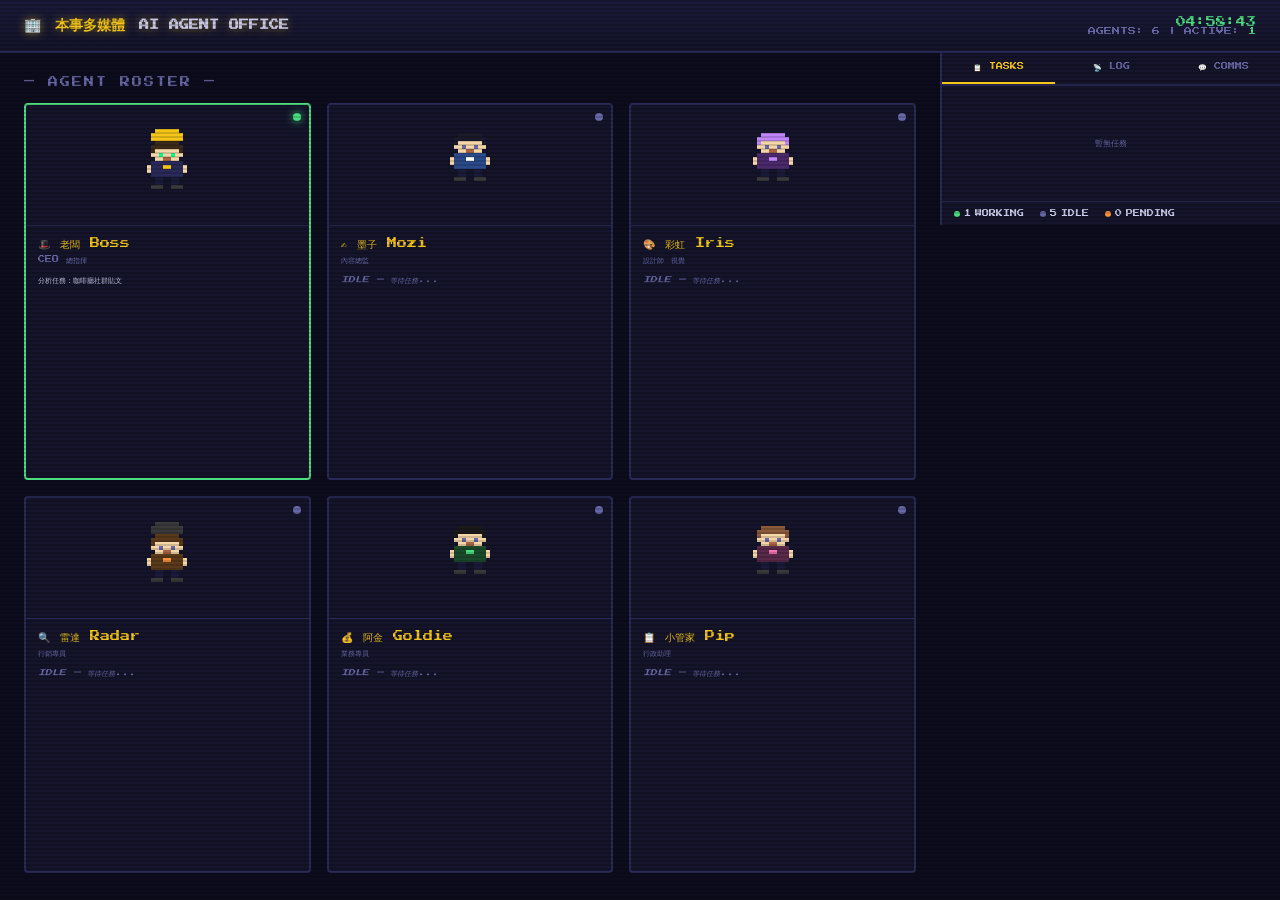
==== dashboard/index.html @ 636c945d "feat: AI Agent Office dashboard — pixel art style" ====
<!DOCTYPE html>
<html lang="zh-TW">
<head>
<meta charset="UTF-8">
<meta name="viewport" content="width=device-width, initial-scale=1.0">
<title>本事多媒體 — AI Agent Office</title>
<style>
@import url('https://fonts.googleapis.com/css2?family=Press+Start+2P&display=swap');

:root {
  --bg: #0c0c1d;
  --panel: #14142a;
  --border: #2a2a5a;
  --text: #c8c8e8;
  --dim: #6868a8;
  --accent: #f5c518;
  --green: #4ade80;
  --red: #f87171;
  --blue: #60a5fa;
  --purple: #c084fc;
  --orange: #fb923c;
  --pink: #f472b6;
}

* { margin: 0; padding: 0; box-sizing: border-box; }

body {
  background: var(--bg);
  color: var(--text);
  font-family: 'Press Start 2P', monospace;
  min-height: 100vh;
  overflow-x: hidden;
}

/* Scanline overlay */
body::after {
  content: '';
  position: fixed; top: 0; left: 0; right: 0; bottom: 0;
  background: repeating-linear-gradient(
    0deg,
    transparent,
    transparent 2px,
    rgba(0,0,0,0.15) 2px,
    rgba(0,0,0,0.15) 4px
  );
  pointer-events: none;
  z-index: 1000;
}

/* Header */
.header {
  background: linear-gradient(180deg, #1a1a3a 0%, var(--panel) 100%);
  border-bottom: 2px solid var(--border);
  padding: 16px 24px;
  display: flex; justify-content: space-between; align-items: center;
}
.header h1 {
  font-size: 14px;
  color: var(--accent);
  text-shadow: 0 0 10px rgba(245,197,24,0.5);
}
.header h1 span { color: var(--text); font-size: 10px; }
.header-right { font-size: 8px; color: var(--dim); text-align: right; }
.header-right .time { color: var(--green); font-size: 10px; }

/* Layout */
.main {
  display: grid;
  grid-template-columns: 1fr 340px;
  grid-template-rows: auto 1fr;
  height: calc(100vh - 56px);
  gap: 0;
}

/* Agent Grid */
.agents-area {
  grid-row: 1 / 3;
  padding: 24px;
  display: flex; flex-direction: column;
}

.agents-title {
  font-size: 10px;
  color: var(--dim);
  margin-bottom: 16px;
  letter-spacing: 2px;
}

.agents-grid {
  display: grid;
  grid-template-columns: repeat(3, 1fr);
  gap: 16px;
  flex: 1;
}

/* Agent Card */
.agent-card {
  background: var(--panel);
  border: 2px solid var(--border);
  border-radius: 4px;
  position: relative;
  cursor: pointer;
  transition: all 0.3s;
  overflow: hidden;
}
.agent-card:hover {
  border-color: var(--accent);
  transform: translateY(-2px);
  box-shadow: 0 4px 20px rgba(245,197,24,0.2);
}
.agent-card.working { border-color: var(--green); }
.agent-card.working .status-dot { background: var(--green); box-shadow: 0 0 8px var(--green); }

.status-dot {
  position: absolute; top: 8px; right: 8px;
  width: 8px; height: 8px;
  border-radius: 50%;
  background: var(--dim);
  transition: all 0.3s;
}
.status-dot.working {
  background: var(--green);
  box-shadow: 0 0 8px var(--green);
  animation: pulse 2s infinite;
}

@keyframes pulse {
  0%, 100% { opacity: 1; }
  50% { opacity: 0.5; }
}

/* Pixel Art Character */
.pixel-art {
  height: 120px;
  display: flex;
  align-items: center;
  justify-content: center;
  position: relative;
  image-rendering: pixelated;
}

.pixel-char {
  width: 64px; height: 80px;
  position: relative;
  image-rendering: pixelated;
}

/* Agent Info */
.agent-info {
  padding: 12px;
  border-top: 1px solid var(--border);
}
.agent-name {
  font-size: 10px;
  color: var(--accent);
  margin-bottom: 4px;
}
.agent-role {
  font-size: 7px;
  color: var(--dim);
  margin-bottom: 8px;
}
.agent-task {
  font-size: 7px;
  color: var(--text);
  line-height: 1.6;
  min-height: 24px;
}
.agent-task.idle { color: var(--dim); font-style: italic; }

/* Tooltip */
.agent-tooltip {
  display: none;
  position: absolute;
  bottom: 100%; left: 50%;
  transform: translateX(-50%);
  background: #1a1a3a;
  border: 1px solid var(--accent);
  padding: 10px;
  border-radius: 4px;
  width: 220px;
  z-index: 100;
  font-size: 7px;
  line-height: 1.8;
  box-shadow: 0 4px 20px rgba(0,0,0,0.5);
}
.agent-card:hover .agent-tooltip { display: block; }
.tooltip-title { color: var(--accent); margin-bottom: 6px; font-size: 8px; }
.tooltip-row { display: flex; justify-content: space-between; }
.tooltip-label { color: var(--dim); }
.tooltip-value { color: var(--text); }

/* Side Panel */
.side-panel {
  background: var(--panel);
  border-left: 2px solid var(--border);
  display: flex; flex-direction: column;
  overflow: hidden;
}

.panel-tabs {
  display: flex;
  border-bottom: 2px solid var(--border);
}
.panel-tab {
  flex: 1;
  padding: 10px;
  font-size: 7px;
  text-align: center;
  color: var(--dim);
  cursor: pointer;
  border-bottom: 2px solid transparent;
  transition: all 0.2s;
}
.panel-tab:hover { color: var(--text); }
.panel-tab.active {
  color: var(--accent);
  border-bottom-color: var(--accent);
}

.panel-content {
  flex: 1;
  overflow-y: auto;
  padding: 12px;
}
.panel-content::-webkit-scrollbar { width: 4px; }
.panel-content::-webkit-scrollbar-track { background: var(--bg); }
.panel-content::-webkit-scrollbar-thumb { background: var(--border); }

/* Task Items */
.task-item {
  background: var(--bg);
  border: 1px solid var(--border);
  border-radius: 4px;
  padding: 10px;
  margin-bottom: 8px;
  font-size: 7px;
  line-height: 1.8;
}
.task-item .task-header {
  display: flex; justify-content: space-between; align-items: center;
  margin-bottom: 6px;
}
.task-status {
  padding: 2px 6px;
  border-radius: 2px;
  font-size: 6px;
}
.task-status.active { background: rgba(74,222,128,0.2); color: var(--green); }
.task-status.pending { background: rgba(251,146,60,0.2); color: var(--orange); }
.task-status.done { background: rgba(96,165,250,0.2); color: var(--blue); }

/* Log Items */
.log-item {
  padding: 8px 0;
  border-bottom: 1px solid rgba(42,42,90,0.5);
  font-size: 7px;
  line-height: 1.6;
}
.log-time { color: var(--dim); margin-right: 8px; }
.log-from { color: var(--orange); }
.log-to { color: var(--blue); }
.log-arrow { color: var(--dim); margin: 0 4px; }
.log-msg { color: var(--text); }

/* Stats Bar */
.stats-bar {
  display: flex;
  padding: 8px 12px;
  border-top: 1px solid var(--border);
  gap: 16px;
  font-size: 7px;
}
.stat { display: flex; align-items: center; gap: 4px; }
.stat-dot { width: 6px; height: 6px; border-radius: 50%; }

/* Mail animation */
.mail {
  position: fixed;
  font-size: 16px;
  z-index: 500;
  animation: flyMail 2s ease-in-out forwards;
  pointer-events: none;
}
@keyframes flyMail {
  0% { opacity: 0; transform: scale(0.5) translateY(20px); }
  20% { opacity: 1; transform: scale(1); }
  80% { opacity: 1; }
  100% { opacity: 0; transform: scale(0.5) translateY(-20px); }
}

/* Canvas for pixel characters */
canvas.pixel-canvas {
  image-rendering: pixelated;
  width: 64px; height: 80px;
}
</style>
</head>
<body>

<div class="header">
  <h1>🏢 本事多媒體 <span>AI AGENT OFFICE</span></h1>
  <div class="header-right">
    <div class="time" id="clock">--:--:--</div>
    <div>AGENTS: <span id="agentCount">6</span> | ACTIVE: <span id="activeCount" style="color:var(--green)">0</span></div>
  </div>
</div>

<div class="main">
  <div class="agents-area">
    <div class="agents-title">— AGENT ROSTER —</div>
    <div class="agents-grid" id="agentsGrid"></div>
  </div>

  <div class="side-panel">
    <div class="panel-tabs">
      <div class="panel-tab active" data-tab="tasks">📋 TASKS</div>
      <div class="panel-tab" data-tab="log">📡 LOG</div>
      <div class="panel-tab" data-tab="comms">💬 COMMS</div>
    </div>
    <div class="panel-content" id="panelContent"></div>
    <div class="stats-bar">
      <div class="stat"><div class="stat-dot" style="background:var(--green)"></div> <span id="statWorking">0</span> WORKING</div>
      <div class="stat"><div class="stat-dot" style="background:var(--dim)"></div> <span id="statIdle">6</span> IDLE</div>
      <div class="stat"><div class="stat-dot" style="background:var(--orange)"></div> <span id="statPending">0</span> PENDING</div>
    </div>
  </div>
</div>

<script>
// ── Agent Data ──
const AGENTS = [
  { id: 'boss', name: '老闆 Boss', role: 'CEO 總指揮', color: '#f5c518', emoji: '🎩',
    sprite: { skin: '#f5d6a8', hair: '#3a2a1a', hat: '#f5c518', body: '#2a2a5a', acc: '#f5c518' }},
  { id: 'mozi', name: '墨子 Mozi', role: '內容總監', color: '#60a5fa', emoji: '✍️',
    sprite: { skin: '#f5d6a8', hair: '#1a1a2a', hat: null, body: '#2a4a8a', acc: '#ffffff' }},
  { id: 'iris', name: '彩虹 Iris', role: '設計師 視覺', color: '#c084fc', emoji: '🎨',
    sprite: { skin: '#f5d6a8', hair: '#c084fc', hat: null, body: '#4a2a6a', acc: '#c084fc' }},
  { id: 'radar', name: '雷達 Radar', role: '行銷專員', color: '#fb923c', emoji: '🔍',
    sprite: { skin: '#f5d6a8', hair: '#5a3a1a', hat: '#3a3a3a', body: '#5a3a1a', acc: '#fb923c' }},
  { id: 'goldie', name: '阿金 Goldie', role: '業務專員', color: '#4ade80', emoji: '💰',
    sprite: { skin: '#f5d6a8', hair: '#1a1a1a', hat: null, body: '#1a4a2a', acc: '#4ade80' }},
  { id: 'pip', name: '小管家 Pip', role: '行政助理', color: '#f472b6', emoji: '📋',
    sprite: { skin: '#f5d6a8', hair: '#8a5a3a', hat: null, body: '#5a2a4a', acc: '#f472b6' }},
];

// ── State ──
let agentStates = {};
let tasks = [];
let logs = [];
let comms = [];
let activeTab = 'tasks';

// ── Pixel Art Renderer ──
function drawPixelChar(canvas, sprite, isWorking) {
  const ctx = canvas.getContext('2d');
  const w = 16, h = 20;
  canvas.width = w; canvas.height = h;
  ctx.clearRect(0, 0, w, h);

  const s = sprite;
  const c = (x, y, color) => { ctx.fillStyle = color; ctx.fillRect(x, y, 1, 1); };

  // Hat (if any)
  if (s.hat) {
    for (let x = 5; x <= 10; x++) c(x, 1, s.hat);
    for (let x = 4; x <= 11; x++) c(x, 2, s.hat);
    for (let x = 4; x <= 11; x++) c(x, 3, s.hat);
  }

  // Hair
  for (let x = 5; x <= 10; x++) c(x, s.hat ? 4 : 2, s.hair);
  for (let x = 4; x <= 11; x++) c(x, s.hat ? 5 : 3, s.hair);
  c(4, s.hat ? 6 : 4, s.hair); c(11, s.hat ? 6 : 4, s.hair);

  // Face
  const fy = s.hat ? 6 : 4;
  for (let x = 5; x <= 10; x++) {
    c(x, fy, s.skin);
    c(x, fy + 1, s.skin);
    c(x, fy + 2, s.skin);
  }
  c(4, fy + 1, s.skin); c(11, fy + 1, s.skin);

  // Eyes
  const ey = fy + 1;
  const eyeColor = isWorking ? '#ffffff' : '#6868a8';
  c(6, ey, eyeColor); c(9, ey, eyeColor);
  if (isWorking) { c(6, ey, '#00ff88'); c(9, ey, '#00ff88'); }

  // Mouth
  c(7, fy + 2, '#aa6644'); c(8, fy + 2, '#aa6644');

  // Body
  const by = fy + 3;
  for (let x = 4; x <= 11; x++) {
    c(x, by, s.body);
    c(x, by + 1, s.body);
    c(x, by + 2, s.body);
    c(x, by + 3, s.body);
  }

  // Accessory on body
  c(7, by + 1, s.acc); c(8, by + 1, s.acc);

  // Arms
  c(3, by + 1, s.skin); c(12, by + 1, s.skin);
  c(3, by + 2, s.skin); c(12, by + 2, s.skin);

  // Legs
  for (let y = by + 4; y <= by + 5; y++) {
    c(5, y, '#1a1a3a'); c(6, y, '#1a1a3a');
    c(9, y, '#1a1a3a'); c(10, y, '#1a1a3a');
  }

  // Shoes
  c(4, by + 6, '#3a3a3a'); c(5, by + 6, '#3a3a3a'); c(6, by + 6, '#3a3a3a');
  c(9, by + 6, '#3a3a3a'); c(10, by + 6, '#3a3a3a'); c(11, by + 6, '#3a3a3a');
}

// ── Build UI ──
function buildAgents() {
  const grid = document.getElementById('agentsGrid');
  grid.innerHTML = '';

  AGENTS.forEach(agent => {
    const state = agentStates[agent.id] || { status: 'idle', task: null, tasksDone: 0 };
    const isWorking = state.status === 'working';

    const card = document.createElement('div');
    card.className = `agent-card ${isWorking ? 'working' : ''}`;
    card.id = `card-${agent.id}`;

    card.innerHTML = `
      <div class="status-dot ${isWorking ? 'working' : ''}"></div>
      <div class="pixel-art">
        <canvas class="pixel-canvas" id="canvas-${agent.id}"></canvas>
      </div>
      <div class="agent-info">
        <div class="agent-name">${agent.emoji} ${agent.name}</div>
        <div class="agent-role">${agent.role}</div>
        <div class="agent-task ${isWorking ? '' : 'idle'}">
          ${isWorking ? state.task : 'IDLE — 等待任務...'}
        </div>
      </div>
      <div class="agent-tooltip">
        <div class="tooltip-title">${agent.name}</div>
        <div class="tooltip-row"><span class="tooltip-label">狀態</span><span class="tooltip-value">${isWorking ? '🟢 工作中' : '⚪ 閒置'}</span></div>
        <div class="tooltip-row"><span class="tooltip-label">任務</span><span class="tooltip-value">${state.task || '無'}</span></div>
        <div class="tooltip-row"><span class="tooltip-label">已完成</span><span class="tooltip-value">${state.tasksDone} 件</span></div>
        <div class="tooltip-row"><span class="tooltip-label">效率</span><span class="tooltip-value">${isWorking ? '100%' : '—'}</span></div>
      </div>
    `;

    grid.appendChild(card);

    // Draw pixel art
    setTimeout(() => {
      const canvas = document.getElementById(`canvas-${agent.id}`);
      if (canvas) drawPixelChar(canvas, agent.sprite, isWorking);
    }, 50);
  });

  updateStats();
}

function updateStats() {
  let working = 0, idle = 0, pending = 0;
  AGENTS.forEach(a => {
    const s = agentStates[a.id] || { status: 'idle' };
    if (s.status === 'working') working++;
    else idle++;
  });
  pending = tasks.filter(t => t.status === 'pending').length;

  document.getElementById('activeCount').textContent = working;
  document.getElementById('statWorking').textContent = working;
  document.getElementById('statIdle').textContent = idle;
  document.getElementById('statPending').textContent = pending;
}

function renderPanel() {
  const panel = document.getElementById('panelContent');
  if (activeTab === 'tasks') {
    panel.innerHTML = tasks.map(t => `
      <div class="task-item">
        <div class="task-header">
          <span>${t.agent ? AGENTS.find(a=>a.id===t.agent)?.emoji || '' : '📥'} ${t.title}</span>
          <span class="task-status ${t.status}">${t.status.toUpperCase()}</span>
        </div>
        <div style="color:var(--dim)">${t.desc || ''}</div>
      </div>
    `).join('') || '<div style="color:var(--dim);font-size:8px;text-align:center;padding:40px">暫無任務</div>';
  } else if (activeTab === 'log') {
    panel.innerHTML = logs.slice(-50).reverse().map(l => `
      <div class="log-item">
        <span class="log-time">${l.time}</span>
        <span class="log-msg">${l.msg}</span>
      </div>
    `).join('') || '<div style="color:var(--dim);font-size:8px;text-align:center;padding:40px">暫無記錄</div>';
  } else if (activeTab === 'comms') {
    panel.innerHTML = comms.slice(-50).reverse().map(c => `
      <div class="log-item">
        <span class="log-time">${c.time}</span>
        <span class="log-from">${c.from}</span>
        <span class="log-arrow">→</span>
        <span class="log-to">${c.to}</span>
        <div class="log-msg" style="margin-top:4px">${c.msg}</div>
      </div>
    `).join('') || '<div style="color:var(--dim);font-size:8px;text-align:center;padding:40px">暫無通訊</div>';
  }
}

// ── Clock ──
function updateClock() {
  const now = new Date();
  document.getElementById('clock').textContent =
    now.toLocaleTimeString('zh-TW', { hour12: false });
}

// ── Tab Switching ──
document.querySelectorAll('.panel-tab').forEach(tab => {
  tab.addEventListener('click', () => {
    document.querySelectorAll('.panel-tab').forEach(t => t.classList.remove('active'));
    tab.classList.add('active');
    activeTab = tab.dataset.tab;
    renderPanel();
  });
});

// ── Mail Animation ──
function showMail(fromEl, toEl) {
  const mail = document.createElement('div');
  mail.className = 'mail';
  mail.textContent = '📨';
  const fromRect = fromEl.getBoundingClientRect();
  mail.style.left = fromRect.left + fromRect.width / 2 + 'px';
  mail.style.top = fromRect.top + 'px';
  document.body.appendChild(mail);
  setTimeout(() => mail.remove(), 2000);
}

// ── API: Hermes Webhook (placeholder) ──
async function fetchAgentStates() {
  // This would connect to Hermes API
  // For now, simulate with demo data
}

// ── Demo Mode ──
function runDemo() {
  const now = () => new Date().toLocaleTimeString('zh-TW', { hour12: false });

  // Simulate agent activity
  setTimeout(() => {
    agentStates.boss = { status: 'working', task: '分析任務：咖啡廳社群貼文', tasksDone: 12 };
    logs.push({ time: now(), msg: '🎩 老闆收到新任務：幫咖啡廳客戶做社群內容' });
    buildAgents();
    renderPanel();
  }, 1000);

  setTimeout(() => {
    comms.push({ time: now(), from: '老闆 Boss', to: '墨子 Mozi', msg: '幫咖啡廳客戶產出 5 篇 IG 貼文' });
    agentStates.mozi = { status: 'working', task: '撰寫咖啡廳 IG 貼文 x5', tasksDone: 28 };
    logs.push({ time: now(), msg: '✍️ 墨子開始撰寫咖啡廳 IG 貼文' });
    tasks.push({ title: '咖啡廳 IG 貼文 x5', desc: '5 篇季節主題貼文含 hashtag', agent: 'mozi', status: 'active' });
    buildAgents();
    renderPanel();
    showMail(document.getElementById('card-boss'), document.getElementById('card-mozi'));
  }, 2500);

  setTimeout(() => {
    agentStates.iris = { status: 'working', task: '設計咖啡廳視覺風格提案', tasksDone: 15 };
    logs.push({ time: now(), msg: '🎨 彩虹開始設計咖啡廳視覺風格' });
    tasks.push({ title: '咖啡廳視覺風格', desc: '3 種風格提案含色票', agent: 'iris', status: 'active' });
    buildAgents();
    renderPanel();
  }, 4000);

  setTimeout(() => {
    agentStates.radar = { status: 'working', task: '分析競品：附近 3 家咖啡廳社群', tasksDone: 9 };
    logs.push({ time: now(), msg: '🔍 雷達開始掃描競品社群策略' });
    tasks.push({ title: '競品分析報告', desc: '附近 3 家咖啡廳 IG 策略分析', agent: 'radar', status: 'active' });
    buildAgents();
    renderPanel();
  }, 5500);

  setTimeout(() => {
    agentStates.goldie = { status: 'working', task: '製作咖啡廳專案報價單', tasksDone: 7 };
    comms.push({ time: now(), from: '老闆 Boss', to: '阿金 Goldie', msg: '這個案預算抓 NT$45,000，出報價單' });
    logs.push({ time: now(), msg: '💰 阿金開始製作報價單' });
    tasks.push({ title: '咖啡廳專案報價', desc: 'NT$45,000 品牌內容套餐', agent: 'goldie', status: 'active' });
    buildAgents();
    renderPanel();
  }, 7000);

  setTimeout(() => {
    comms.push({ time: now(), from: '墨子 Mozi', to: '老闆 Boss', msg: '5 篇貼文完成，請 review' });
    agentStates.mozi = { status: 'idle', task: null, tasksDone: 29 };
    agentStates.boss = { status: 'working', task: '審核墨子的貼文產出', tasksDone: 12 };
    tasks[0].status = 'done';
    logs.push({ time: now(), msg: '✅ 墨子完成 5 篇貼文，交付老闆審核' });
    buildAgents();
    renderPanel();
    showMail(document.getElementById('card-mozi'), document.getElementById('card-boss'));
  }, 10000);

  setTimeout(() => {
    agentStates.pip = { status: 'working', task: '整理今日工作報告', tasksDone: 34 };
    logs.push({ time: now(), msg: '📋 小管家開始整理今日報告' });
    buildAgents();
    renderPanel();
  }, 12000);

  setTimeout(() => {
    logs.push({ time: now(), msg: '📊 今日報告：完成 3 件任務，2 件進行中，1 件待審核' });
    renderPanel();
  }, 15000);
}

// ── Init ──
AGENTS.forEach(a => { agentStates[a.id] = { status: 'idle', task: null, tasksDone: Math.floor(Math.random()*30) }; });
buildAgents();
renderPanel();
updateClock();
setInterval(updateClock, 1000);

// Start demo after 1s
runDemo();
</script>
</body>
</html>
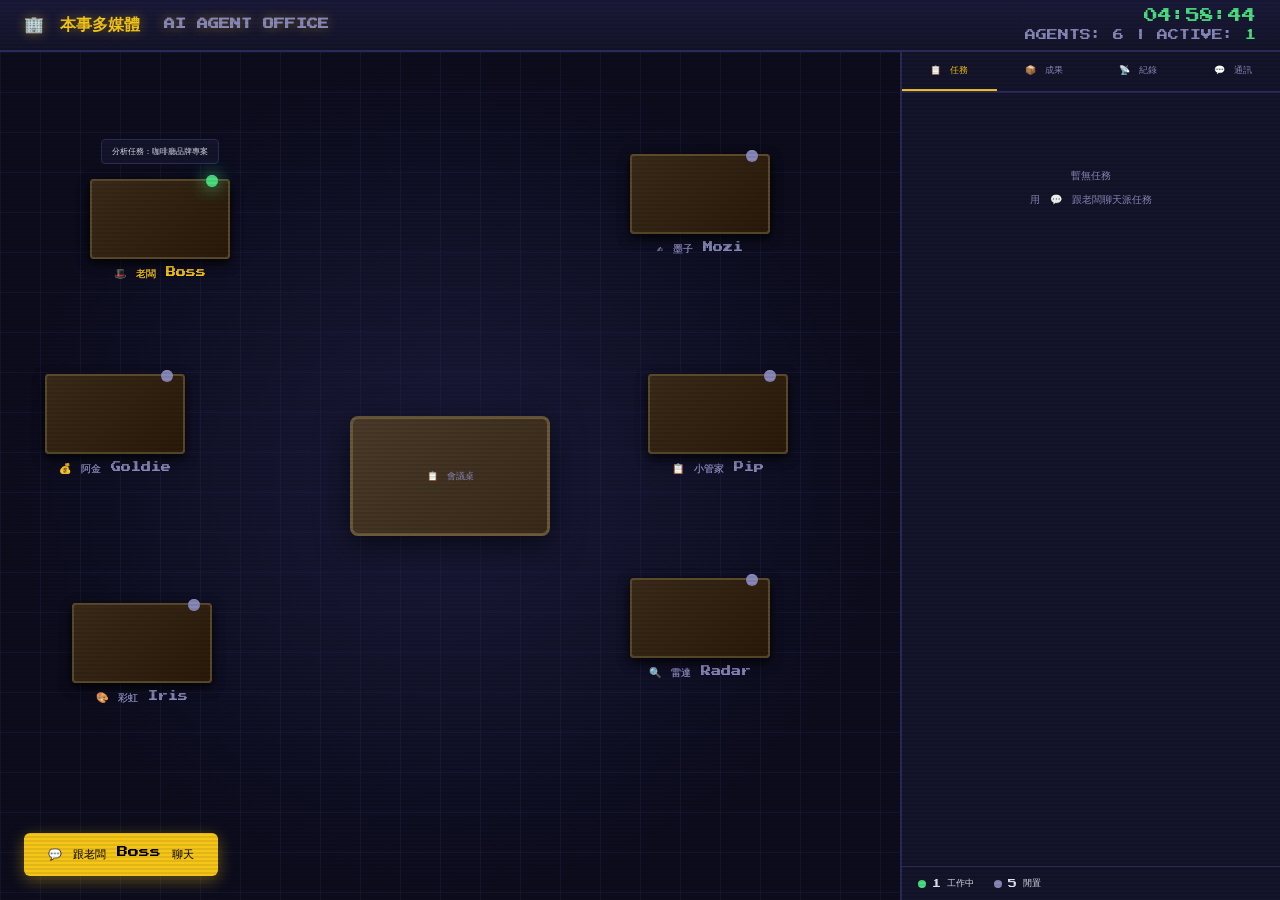
==== commit 80b385a5: "feat: v2 辦公室空間 + 動畫特效 + 成果面板 + CEO按鈕" ====
--- a/dashboard/index.html
+++ b/dashboard/index.html
@@ -11,8 +11,8 @@
   --bg: #0c0c1d;
   --panel: #14142a;
   --border: #2a2a5a;
-  --text: #c8c8e8;
-  --dim: #6868a8;
+  --text: #e0e0f0;
+  --dim: #8888b8;
   --accent: #f5c518;
   --green: #4ade80;
   --red: #f87171;
@@ -28,173 +28,193 @@
   background: var(--bg);
   color: var(--text);
   font-family: 'Press Start 2P', monospace;
-  min-height: 100vh;
-  overflow-x: hidden;
-}
-
-/* Scanline overlay */
+  height: 100vh;
+  overflow: hidden;
+}
+
+/* Scanline */
 body::after {
   content: '';
   position: fixed; top: 0; left: 0; right: 0; bottom: 0;
-  background: repeating-linear-gradient(
-    0deg,
-    transparent,
-    transparent 2px,
-    rgba(0,0,0,0.15) 2px,
-    rgba(0,0,0,0.15) 4px
-  );
-  pointer-events: none;
-  z-index: 1000;
+  background: repeating-linear-gradient(0deg, transparent, transparent 2px, rgba(0,0,0,0.08) 2px, rgba(0,0,0,0.08) 4px);
+  pointer-events: none; z-index: 1000;
 }
 
 /* Header */
 .header {
   background: linear-gradient(180deg, #1a1a3a 0%, var(--panel) 100%);
   border-bottom: 2px solid var(--border);
-  padding: 16px 24px;
+  padding: 12px 24px;
   display: flex; justify-content: space-between; align-items: center;
-}
-.header h1 {
-  font-size: 14px;
-  color: var(--accent);
-  text-shadow: 0 0 10px rgba(245,197,24,0.5);
-}
-.header h1 span { color: var(--text); font-size: 10px; }
-.header-right { font-size: 8px; color: var(--dim); text-align: right; }
-.header-right .time { color: var(--green); font-size: 10px; }
-
-/* Layout */
+  height: 52px;
+}
+.header h1 { font-size: 16px; color: var(--accent); text-shadow: 0 0 12px rgba(245,197,24,0.4); }
+.header h1 span { color: var(--dim); font-size: 11px; margin-left: 8px; }
+.header-right { font-size: 11px; color: var(--dim); text-align: right; line-height: 1.6; }
+.header-right .time { color: var(--green); font-size: 14px; }
+
+/* Main Layout */
 .main {
   display: grid;
-  grid-template-columns: 1fr 340px;
-  grid-template-rows: auto 1fr;
-  height: calc(100vh - 56px);
-  gap: 0;
-}
-
-/* Agent Grid */
-.agents-area {
-  grid-row: 1 / 3;
-  padding: 24px;
-  display: flex; flex-direction: column;
-}
-
-.agents-title {
-  font-size: 10px;
-  color: var(--dim);
-  margin-bottom: 16px;
-  letter-spacing: 2px;
-}
-
-.agents-grid {
-  display: grid;
-  grid-template-columns: repeat(3, 1fr);
-  gap: 16px;
-  flex: 1;
-}
-
-/* Agent Card */
-.agent-card {
-  background: var(--panel);
-  border: 2px solid var(--border);
+  grid-template-columns: 1fr 380px;
+  height: calc(100vh - 52px);
+}
+
+/* ══ Office Space ══ */
+.office-area {
+  position: relative;
+  overflow: hidden;
+  background:
+    radial-gradient(ellipse at center, #1a1a3a 0%, #0c0c1d 70%);
+}
+
+.office-floor {
+  position: absolute;
+  width: 100%; height: 100%;
+  /* Grid floor pattern */
+  background-image:
+    linear-gradient(rgba(42,42,90,0.3) 1px, transparent 1px),
+    linear-gradient(90deg, rgba(42,42,90,0.3) 1px, transparent 1px);
+  background-size: 40px 40px;
+}
+
+/* Desk */
+.desk {
+  position: absolute;
+  cursor: pointer;
+  transition: transform 0.2s;
+}
+.desk:hover { transform: scale(1.05); z-index: 10; }
+
+.desk-surface {
+  width: 140px; height: 80px;
+  background: linear-gradient(135deg, #3a2a1a 0%, #2a1a0a 100%);
+  border: 2px solid #5a4a2a;
   border-radius: 4px;
   position: relative;
-  cursor: pointer;
-  transition: all 0.3s;
-  overflow: hidden;
-}
-.agent-card:hover {
-  border-color: var(--accent);
-  transform: translateY(-2px);
-  box-shadow: 0 4px 20px rgba(245,197,24,0.2);
-}
-.agent-card.working { border-color: var(--green); }
-.agent-card.working .status-dot { background: var(--green); box-shadow: 0 0 8px var(--green); }
-
-.status-dot {
-  position: absolute; top: 8px; right: 8px;
-  width: 8px; height: 8px;
+  box-shadow: 0 4px 12px rgba(0,0,0,0.5);
+}
+
+/* Desk lamp */
+.desk-lamp {
+  position: absolute;
+  top: -6px; right: 10px;
+  width: 12px; height: 12px;
   border-radius: 50%;
   background: var(--dim);
   transition: all 0.3s;
 }
-.status-dot.working {
+.desk-lamp.on {
   background: var(--green);
-  box-shadow: 0 0 8px var(--green);
-  animation: pulse 2s infinite;
-}
-
-@keyframes pulse {
-  0%, 100% { opacity: 1; }
-  50% { opacity: 0.5; }
-}
-
-/* Pixel Art Character */
-.pixel-art {
-  height: 120px;
+  box-shadow: 0 0 16px var(--green), 0 0 32px rgba(74,222,128,0.3);
+}
+
+/* Character on desk */
+.desk-char {
+  position: absolute;
+  bottom: 8px; left: 50%;
+  transform: translateX(-50%);
+}
+
+.desk-name {
+  text-align: center;
+  margin-top: 8px;
+  font-size: 10px;
+  color: var(--dim);
+  transition: color 0.3s;
+}
+.desk:hover .desk-name, .desk.active .desk-name { color: var(--accent); }
+
+.desk-task-bubble {
+  position: absolute;
+  top: -40px; left: 50%;
+  transform: translateX(-50%);
+  background: var(--panel);
+  border: 1px solid var(--border);
+  padding: 6px 10px;
+  border-radius: 4px;
+  font-size: 8px;
+  white-space: nowrap;
+  opacity: 0;
+  transition: opacity 0.3s;
+  pointer-events: none;
+  max-width: 180px;
+  overflow: hidden;
+  text-overflow: ellipsis;
+}
+.desk.working .desk-task-bubble { opacity: 1; }
+
+/* Meeting Table */
+.meeting-table {
+  position: absolute;
+  left: 50%; top: 50%;
+  transform: translate(-50%, -50%);
+  width: 200px; height: 120px;
+  background: linear-gradient(135deg, #4a3a2a 0%, #3a2a1a 100%);
+  border: 3px solid #6a5a3a;
+  border-radius: 8px;
+  box-shadow: 0 8px 32px rgba(0,0,0,0.6);
   display: flex;
   align-items: center;
   justify-content: center;
-  position: relative;
-  image-rendering: pixelated;
-}
-
-.pixel-char {
-  width: 64px; height: 80px;
-  position: relative;
-  image-rendering: pixelated;
-}
-
-/* Agent Info */
-.agent-info {
-  padding: 12px;
-  border-top: 1px solid var(--border);
-}
-.agent-name {
+  font-size: 9px;
+  color: var(--dim);
+  z-index: 5;
+}
+.meeting-table.active {
+  border-color: var(--accent);
+  box-shadow: 0 0 24px rgba(245,197,24,0.3), 0 8px 32px rgba(0,0,0,0.6);
+}
+.meeting-table.active::after {
+  content: '🗣️ 會議進行中';
+  color: var(--accent);
   font-size: 10px;
-  color: var(--accent);
-  margin-bottom: 4px;
-}
-.agent-role {
-  font-size: 7px;
-  color: var(--dim);
-  margin-bottom: 8px;
-}
-.agent-task {
-  font-size: 7px;
-  color: var(--text);
-  line-height: 1.6;
-  min-height: 24px;
-}
-.agent-task.idle { color: var(--dim); font-style: italic; }
-
-/* Tooltip */
-.agent-tooltip {
-  display: none;
+}
+
+/* ══ Particles ══ */
+.particle {
   position: absolute;
-  bottom: 100%; left: 50%;
-  transform: translateX(-50%);
-  background: #1a1a3a;
-  border: 1px solid var(--accent);
-  padding: 10px;
-  border-radius: 4px;
-  width: 220px;
+  pointer-events: none;
   z-index: 100;
-  font-size: 7px;
-  line-height: 1.8;
-  box-shadow: 0 4px 20px rgba(0,0,0,0.5);
-}
-.agent-card:hover .agent-tooltip { display: block; }
-.tooltip-title { color: var(--accent); margin-bottom: 6px; font-size: 8px; }
-.tooltip-row { display: flex; justify-content: space-between; }
-.tooltip-label { color: var(--dim); }
-.tooltip-value { color: var(--text); }
-
-/* Side Panel */
+  font-size: 20px;
+  animation: particleFly 1.5s ease-out forwards;
+}
+
+@keyframes particleFly {
+  0% { opacity: 1; transform: scale(0.5); }
+  50% { opacity: 1; transform: scale(1.2); }
+  100% { opacity: 0; transform: scale(0.8) translateY(-30px); }
+}
+
+.particle.fireball { animation: fireballFly 1s ease-in-out forwards; }
+@keyframes fireballFly {
+  0% { opacity: 1; transform: scale(0.3) rotate(0deg); }
+  30% { transform: scale(1.5) rotate(180deg); }
+  60% { transform: scale(1) rotate(360deg); }
+  100% { opacity: 0; transform: scale(0.5) rotate(540deg) translateY(-20px); }
+}
+
+.particle.pigeon { animation: pigeonFly 2s ease-in-out forwards; }
+@keyframes pigeonFly {
+  0% { opacity: 0; transform: translateX(-50px) scaleX(-1); }
+  20% { opacity: 1; }
+  80% { opacity: 1; }
+  100% { opacity: 0; transform: translateX(200px) translateY(-60px) scaleX(-1); }
+}
+
+.particle.sparkle { animation: sparkleFly 0.8s ease-out forwards; }
+@keyframes sparkleFly {
+  0% { opacity: 1; transform: scale(0) rotate(0deg); }
+  50% { opacity: 1; transform: scale(1.5) rotate(180deg); }
+  100% { opacity: 0; transform: scale(0) rotate(360deg); }
+}
+
+/* ══ Side Panel ══ */
 .side-panel {
   background: var(--panel);
   border-left: 2px solid var(--border);
-  display: flex; flex-direction: column;
+  display: flex;
+  flex-direction: column;
   overflow: hidden;
 }
 
@@ -204,24 +224,21 @@
 }
 .panel-tab {
   flex: 1;
-  padding: 10px;
-  font-size: 7px;
+  padding: 12px;
+  font-size: 9px;
   text-align: center;
   color: var(--dim);
   cursor: pointer;
   border-bottom: 2px solid transparent;
   transition: all 0.2s;
 }
-.panel-tab:hover { color: var(--text); }
-.panel-tab.active {
-  color: var(--accent);
-  border-bottom-color: var(--accent);
-}
+.panel-tab:hover { color: var(--text); background: rgba(255,255,255,0.03); }
+.panel-tab.active { color: var(--accent); border-bottom-color: var(--accent); }
 
 .panel-content {
   flex: 1;
   overflow-y: auto;
-  padding: 12px;
+  padding: 16px;
 }
 .panel-content::-webkit-scrollbar { width: 4px; }
 .panel-content::-webkit-scrollbar-track { background: var(--bg); }
@@ -231,69 +248,95 @@
 .task-item {
   background: var(--bg);
   border: 1px solid var(--border);
-  border-radius: 4px;
-  padding: 10px;
-  margin-bottom: 8px;
-  font-size: 7px;
+  border-radius: 6px;
+  padding: 12px;
+  margin-bottom: 10px;
+  font-size: 9px;
   line-height: 1.8;
 }
-.task-item .task-header {
+.task-header {
   display: flex; justify-content: space-between; align-items: center;
   margin-bottom: 6px;
 }
 .task-status {
-  padding: 2px 6px;
-  border-radius: 2px;
-  font-size: 6px;
+  padding: 3px 8px;
+  border-radius: 3px;
+  font-size: 8px;
 }
 .task-status.active { background: rgba(74,222,128,0.2); color: var(--green); }
+.task-status.done { background: rgba(96,165,250,0.2); color: var(--blue); }
 .task-status.pending { background: rgba(251,146,60,0.2); color: var(--orange); }
-.task-status.done { background: rgba(96,165,250,0.2); color: var(--blue); }
 
 /* Log Items */
 .log-item {
-  padding: 8px 0;
+  padding: 10px 0;
   border-bottom: 1px solid rgba(42,42,90,0.5);
-  font-size: 7px;
+  font-size: 9px;
   line-height: 1.6;
 }
-.log-time { color: var(--dim); margin-right: 8px; }
+.log-time { color: var(--dim); margin-right: 8px; font-size: 8px; }
 .log-from { color: var(--orange); }
 .log-to { color: var(--blue); }
 .log-arrow { color: var(--dim); margin: 0 4px; }
-.log-msg { color: var(--text); }
+
+/* Output Items */
+.output-item {
+  background: var(--bg);
+  border: 1px solid var(--border);
+  border-radius: 6px;
+  padding: 12px;
+  margin-bottom: 10px;
+  font-size: 9px;
+  line-height: 1.8;
+}
+.output-item a {
+  color: var(--accent);
+  text-decoration: underline;
+}
+.output-item a:hover { color: var(--orange); }
+.output-type {
+  display: inline-block;
+  padding: 2px 6px;
+  border-radius: 3px;
+  font-size: 7px;
+  margin-right: 6px;
+}
+.output-type.quote { background: rgba(74,222,128,0.2); color: var(--green); }
+.output-type.copy { background: rgba(96,165,250,0.2); color: var(--blue); }
+.output-type.analysis { background: rgba(251,146,60,0.2); color: var(--orange); }
+.output-type.design { background: rgba(192,132,252,0.2); color: var(--purple); }
+
+/* CEO Button */
+.ceo-btn {
+  position: fixed;
+  bottom: 24px; left: 24px;
+  background: var(--accent);
+  color: #000;
+  border: none;
+  padding: 14px 24px;
+  font-family: 'Press Start 2P', monospace;
+  font-size: 11px;
+  border-radius: 6px;
+  cursor: pointer;
+  z-index: 500;
+  box-shadow: 0 4px 16px rgba(245,197,24,0.4);
+  transition: all 0.2s;
+}
+.ceo-btn:hover {
+  transform: translateY(-2px);
+  box-shadow: 0 6px 24px rgba(245,197,24,0.6);
+}
 
 /* Stats Bar */
 .stats-bar {
   display: flex;
-  padding: 8px 12px;
+  padding: 10px 16px;
   border-top: 1px solid var(--border);
-  gap: 16px;
-  font-size: 7px;
-}
-.stat { display: flex; align-items: center; gap: 4px; }
-.stat-dot { width: 6px; height: 6px; border-radius: 50%; }
-
-/* Mail animation */
-.mail {
-  position: fixed;
-  font-size: 16px;
-  z-index: 500;
-  animation: flyMail 2s ease-in-out forwards;
-  pointer-events: none;
-}
-@keyframes flyMail {
-  0% { opacity: 0; transform: scale(0.5) translateY(20px); }
-  20% { opacity: 1; transform: scale(1); }
-  80% { opacity: 1; }
-  100% { opacity: 0; transform: scale(0.5) translateY(-20px); }
-}
-
-/* Canvas for pixel characters */
-canvas.pixel-canvas {
-  image-rendering: pixelated;
-  width: 64px; height: 80px;
-}
+  gap: 20px;
+  font-size: 9px;
+}
+.stat { display: flex; align-items: center; gap: 6px; }
+.stat-dot { width: 8px; height: 8px; border-radius: 50%; }
 </style>
 </head>
 <body>
@@ -302,202 +345,252 @@
   <h1>🏢 本事多媒體 <span>AI AGENT OFFICE</span></h1>
   <div class="header-right">
     <div class="time" id="clock">--:--:--</div>
-    <div>AGENTS: <span id="agentCount">6</span> | ACTIVE: <span id="activeCount" style="color:var(--green)">0</span></div>
+    <div>AGENTS: 6 | ACTIVE: <span id="activeCount" style="color:var(--green)">0</span></div>
   </div>
 </div>
 
 <div class="main">
-  <div class="agents-area">
-    <div class="agents-title">— AGENT ROSTER —</div>
-    <div class="agents-grid" id="agentsGrid"></div>
+  <div class="office-area" id="officeArea">
+    <div class="office-floor"></div>
+    <!-- Meeting Table -->
+    <div class="meeting-table" id="meetingTable">📋 會議桌</div>
+    <!-- Desks generated by JS -->
   </div>
 
   <div class="side-panel">
     <div class="panel-tabs">
-      <div class="panel-tab active" data-tab="tasks">📋 TASKS</div>
-      <div class="panel-tab" data-tab="log">📡 LOG</div>
-      <div class="panel-tab" data-tab="comms">💬 COMMS</div>
+      <div class="panel-tab active" data-tab="tasks">📋 任務</div>
+      <div class="panel-tab" data-tab="outputs">📦 成果</div>
+      <div class="panel-tab" data-tab="log">📡 紀錄</div>
+      <div class="panel-tab" data-tab="comms">💬 通訊</div>
     </div>
     <div class="panel-content" id="panelContent"></div>
     <div class="stats-bar">
-      <div class="stat"><div class="stat-dot" style="background:var(--green)"></div> <span id="statWorking">0</span> WORKING</div>
-      <div class="stat"><div class="stat-dot" style="background:var(--dim)"></div> <span id="statIdle">6</span> IDLE</div>
-      <div class="stat"><div class="stat-dot" style="background:var(--orange)"></div> <span id="statPending">0</span> PENDING</div>
+      <div class="stat"><div class="stat-dot" style="background:var(--green)"></div> <span id="statWorking">0</span> 工作中</div>
+      <div class="stat"><div class="stat-dot" style="background:var(--dim)"></div> <span id="statIdle">6</span> 閒置</div>
     </div>
   </div>
 </div>
 
+<!-- CEO Contact Button -->
+<button class="ceo-btn" onclick="window.open('http://127.0.0.1:8787', '_blank')">
+  💬 跟老闆 Boss 聊天
+</button>
+
 <script>
-// ── Agent Data ──
+// ── Agents ──
 const AGENTS = [
-  { id: 'boss', name: '老闆 Boss', role: 'CEO 總指揮', color: '#f5c518', emoji: '🎩',
-    sprite: { skin: '#f5d6a8', hair: '#3a2a1a', hat: '#f5c518', body: '#2a2a5a', acc: '#f5c518' }},
+  { id: 'boss', name: '老闆 Boss', role: 'CEO', color: '#f5c518', emoji: '🎩',
+    skin: '#f5d6a8', hair: '#3a2a1a', hatColor: '#f5c518', bodyColor: '#2a2a5a',
+    deskPos: { left: '10%', top: '15%' } },
   { id: 'mozi', name: '墨子 Mozi', role: '內容總監', color: '#60a5fa', emoji: '✍️',
-    sprite: { skin: '#f5d6a8', hair: '#1a1a2a', hat: null, body: '#2a4a8a', acc: '#ffffff' }},
-  { id: 'iris', name: '彩虹 Iris', role: '設計師 視覺', color: '#c084fc', emoji: '🎨',
-    sprite: { skin: '#f5d6a8', hair: '#c084fc', hat: null, body: '#4a2a6a', acc: '#c084fc' }},
+    skin: '#f5d6a8', hair: '#1a1a2a', hatColor: null, bodyColor: '#2a4a8a',
+    deskPos: { left: '70%', top: '12%' } },
+  { id: 'iris', name: '彩虹 Iris', role: '設計師', color: '#c084fc', emoji: '🎨',
+    skin: '#f5d6a8', hair: '#c084fc', hatColor: null, bodyColor: '#4a2a6a',
+    deskPos: { left: '8%', top: '65%' } },
   { id: 'radar', name: '雷達 Radar', role: '行銷專員', color: '#fb923c', emoji: '🔍',
-    sprite: { skin: '#f5d6a8', hair: '#5a3a1a', hat: '#3a3a3a', body: '#5a3a1a', acc: '#fb923c' }},
+    skin: '#f5d6a8', hair: '#5a3a1a', hatColor: '#3a3a3a', bodyColor: '#5a3a1a',
+    deskPos: { left: '70%', top: '62%' } },
   { id: 'goldie', name: '阿金 Goldie', role: '業務專員', color: '#4ade80', emoji: '💰',
-    sprite: { skin: '#f5d6a8', hair: '#1a1a1a', hat: null, body: '#1a4a2a', acc: '#4ade80' }},
+    skin: '#f5d6a8', hair: '#1a1a1a', hatColor: null, bodyColor: '#1a4a2a',
+    deskPos: { left: '5%', top: '38%' } },
   { id: 'pip', name: '小管家 Pip', role: '行政助理', color: '#f472b6', emoji: '📋',
-    sprite: { skin: '#f5d6a8', hair: '#8a5a3a', hat: null, body: '#5a2a4a', acc: '#f472b6' }},
+    skin: '#f5d6a8', hair: '#8a5a3a', hatColor: null, bodyColor: '#5a2a4a',
+    deskPos: { left: '72%', top: '38%' } },
 ];
 
 // ── State ──
 let agentStates = {};
 let tasks = [];
+let outputs = [];
 let logs = [];
 let comms = [];
 let activeTab = 'tasks';
 
-// ── Pixel Art Renderer ──
-function drawPixelChar(canvas, sprite, isWorking) {
+// ── Draw Pixel Character ──
+function drawChar(canvas, agent, isWorking) {
   const ctx = canvas.getContext('2d');
-  const w = 16, h = 20;
-  canvas.width = w; canvas.height = h;
-  ctx.clearRect(0, 0, w, h);
-
-  const s = sprite;
+  canvas.width = 16; canvas.height = 22;
+  ctx.clearRect(0, 0, 16, 22);
   const c = (x, y, color) => { ctx.fillStyle = color; ctx.fillRect(x, y, 1, 1); };
 
-  // Hat (if any)
-  if (s.hat) {
-    for (let x = 5; x <= 10; x++) c(x, 1, s.hat);
-    for (let x = 4; x <= 11; x++) c(x, 2, s.hat);
-    for (let x = 4; x <= 11; x++) c(x, 3, s.hat);
+  // Hat
+  if (agent.hatColor) {
+    for (let x = 5; x <= 10; x++) c(x, 1, agent.hatColor);
+    for (let x = 4; x <= 11; x++) c(x, 2, agent.hatColor);
+    for (let x = 4; x <= 11; x++) c(x, 3, agent.hatColor);
   }
 
   // Hair
-  for (let x = 5; x <= 10; x++) c(x, s.hat ? 4 : 2, s.hair);
-  for (let x = 4; x <= 11; x++) c(x, s.hat ? 5 : 3, s.hair);
-  c(4, s.hat ? 6 : 4, s.hair); c(11, s.hat ? 6 : 4, s.hair);
+  const hy = agent.hatColor ? 4 : 2;
+  for (let x = 5; x <= 10; x++) c(x, hy, agent.hair);
+  for (let x = 4; x <= 11; x++) c(x, hy + 1, agent.hair);
+  c(4, hy + 2, agent.hair); c(11, hy + 2, agent.hair);
 
   // Face
-  const fy = s.hat ? 6 : 4;
+  const fy = agent.hatColor ? 6 : 4;
   for (let x = 5; x <= 10; x++) {
-    c(x, fy, s.skin);
-    c(x, fy + 1, s.skin);
-    c(x, fy + 2, s.skin);
+    c(x, fy, agent.skin); c(x, fy + 1, agent.skin); c(x, fy + 2, agent.skin);
   }
-  c(4, fy + 1, s.skin); c(11, fy + 1, s.skin);
+  c(4, fy + 1, agent.skin); c(11, fy + 1, agent.skin);
 
   // Eyes
-  const ey = fy + 1;
-  const eyeColor = isWorking ? '#ffffff' : '#6868a8';
-  c(6, ey, eyeColor); c(9, ey, eyeColor);
-  if (isWorking) { c(6, ey, '#00ff88'); c(9, ey, '#00ff88'); }
+  const eyeColor = isWorking ? '#00ff88' : '#888';
+  c(6, fy + 1, eyeColor); c(9, fy + 1, eyeColor);
 
   // Mouth
-  c(7, fy + 2, '#aa6644'); c(8, fy + 2, '#aa6644');
+  if (isWorking) {
+    c(7, fy + 2, '#aa6644'); c(8, fy + 2, '#aa6644'); c(7, fy + 3, '#885533');
+  } else {
+    c(7, fy + 2, '#666'); c(8, fy + 2, '#666');
+  }
 
   // Body
   const by = fy + 3;
-  for (let x = 4; x <= 11; x++) {
-    c(x, by, s.body);
-    c(x, by + 1, s.body);
-    c(x, by + 2, s.body);
-    c(x, by + 3, s.body);
+  for (let y = by; y <= by + 4; y++) {
+    for (let x = 4; x <= 11; x++) c(x, y, agent.bodyColor);
   }
-
-  // Accessory on body
-  c(7, by + 1, s.acc); c(8, by + 1, s.acc);
+  c(7, by + 1, agent.color); c(8, by + 1, agent.color);
 
   // Arms
-  c(3, by + 1, s.skin); c(12, by + 1, s.skin);
-  c(3, by + 2, s.skin); c(12, by + 2, s.skin);
+  const armAnim = isWorking ? Math.floor(Date.now() / 500) % 2 : 0;
+  c(3, by + 1 + armAnim, agent.skin); c(12, by + 1 - armAnim, agent.skin);
+  c(3, by + 2, agent.skin); c(12, by + 2, agent.skin);
 
   // Legs
-  for (let y = by + 4; y <= by + 5; y++) {
+  for (let y = by + 5; y <= by + 7; y++) {
     c(5, y, '#1a1a3a'); c(6, y, '#1a1a3a');
     c(9, y, '#1a1a3a'); c(10, y, '#1a1a3a');
   }
-
-  // Shoes
-  c(4, by + 6, '#3a3a3a'); c(5, by + 6, '#3a3a3a'); c(6, by + 6, '#3a3a3a');
-  c(9, by + 6, '#3a3a3a'); c(10, by + 6, '#3a3a3a'); c(11, by + 6, '#3a3a3a');
-}
-
-// ── Build UI ──
-function buildAgents() {
-  const grid = document.getElementById('agentsGrid');
-  grid.innerHTML = '';
+  c(4, by + 8, '#3a3a3a'); c(5, by + 8, '#3a3a3a'); c(6, by + 8, '#3a3a3a');
+  c(9, by + 8, '#3a3a3a'); c(10, by + 8, '#3a3a3a'); c(11, by + 8, '#3a3a3a');
+}
+
+// ── Build Office ──
+function buildOffice() {
+  const area = document.getElementById('officeArea');
 
   AGENTS.forEach(agent => {
     const state = agentStates[agent.id] || { status: 'idle', task: null, tasksDone: 0 };
     const isWorking = state.status === 'working';
 
-    const card = document.createElement('div');
-    card.className = `agent-card ${isWorking ? 'working' : ''}`;
-    card.id = `card-${agent.id}`;
-
-    card.innerHTML = `
-      <div class="status-dot ${isWorking ? 'working' : ''}"></div>
-      <div class="pixel-art">
-        <canvas class="pixel-canvas" id="canvas-${agent.id}"></canvas>
-      </div>
-      <div class="agent-info">
-        <div class="agent-name">${agent.emoji} ${agent.name}</div>
-        <div class="agent-role">${agent.role}</div>
-        <div class="agent-task ${isWorking ? '' : 'idle'}">
-          ${isWorking ? state.task : 'IDLE — 等待任務...'}
+    const desk = document.createElement('div');
+    desk.className = `desk ${isWorking ? 'working' : ''} ${agent.id === 'boss' ? 'active' : ''}`;
+    desk.id = `desk-${agent.id}`;
+    desk.style.left = agent.deskPos.left;
+    desk.style.top = agent.deskPos.top;
+
+    desk.innerHTML = `
+      <div class="desk-task-bubble">${state.task || ''}</div>
+      <div class="desk-surface">
+        <div class="desk-lamp ${isWorking ? 'on' : ''}"></div>
+        <div class="desk-char">
+          <canvas id="char-${agent.id}" style="image-rendering:pixelated;width:48px;height:66px"></canvas>
         </div>
       </div>
-      <div class="agent-tooltip">
-        <div class="tooltip-title">${agent.name}</div>
-        <div class="tooltip-row"><span class="tooltip-label">狀態</span><span class="tooltip-value">${isWorking ? '🟢 工作中' : '⚪ 閒置'}</span></div>
-        <div class="tooltip-row"><span class="tooltip-label">任務</span><span class="tooltip-value">${state.task || '無'}</span></div>
-        <div class="tooltip-row"><span class="tooltip-label">已完成</span><span class="tooltip-value">${state.tasksDone} 件</span></div>
-        <div class="tooltip-row"><span class="tooltip-label">效率</span><span class="tooltip-value">${isWorking ? '100%' : '—'}</span></div>
-      </div>
+      <div class="desk-name">${agent.emoji} ${agent.name}</div>
     `;
 
-    grid.appendChild(card);
-
-    // Draw pixel art
+    area.appendChild(desk);
+
     setTimeout(() => {
-      const canvas = document.getElementById(`canvas-${agent.id}`);
-      if (canvas) drawPixelChar(canvas, agent.sprite, isWorking);
+      const canvas = document.getElementById(`char-${agent.id}`);
+      if (canvas) drawChar(canvas, agent, isWorking);
     }, 50);
   });
 
   updateStats();
 }
 
+// ── Particles ──
+function spawnParticle(type, fromAgentId, toAgentId) {
+  const fromEl = document.getElementById(`desk-${fromAgentId}`);
+  const toEl = document.getElementById(`desk-${toAgentId}`);
+  if (!fromEl || !toEl) return;
+
+  const area = document.getElementById('officeArea');
+  const fromRect = fromEl.getBoundingClientRect();
+  const toRect = toEl.getBoundingClientRect();
+  const areaRect = area.getBoundingClientRect();
+
+  const icons = {
+    fireball: '🔥',
+    pigeon: '🕊️',
+    sparkle: '✨',
+    mail: '📨',
+    sword: '⚔️',
+  };
+
+  const particle = document.createElement('div');
+  particle.className = `particle ${type}`;
+  particle.textContent = icons[type] || '✨';
+  particle.style.left = (fromRect.left - areaRect.left + fromRect.width / 2) + 'px';
+  particle.style.top = (fromRect.top - areaRect.top) + 'px';
+
+  // Animate to target
+  const dx = toRect.left - fromRect.left;
+  const dy = toRect.top - fromRect.top;
+  particle.style.setProperty('--dx', dx + 'px');
+  particle.style.setProperty('--dy', dy + 'px');
+
+  area.appendChild(particle);
+  setTimeout(() => particle.remove(), 2000);
+}
+
+function randomParticleType() {
+  const types = ['fireball', 'pigeon', 'sparkle', 'mail', 'sword'];
+  return types[Math.floor(Math.random() * types.length)];
+}
+
+// ── Update Stats ──
 function updateStats() {
-  let working = 0, idle = 0, pending = 0;
+  let working = 0;
   AGENTS.forEach(a => {
     const s = agentStates[a.id] || { status: 'idle' };
     if (s.status === 'working') working++;
-    else idle++;
   });
-  pending = tasks.filter(t => t.status === 'pending').length;
-
   document.getElementById('activeCount').textContent = working;
   document.getElementById('statWorking').textContent = working;
-  document.getElementById('statIdle').textContent = idle;
-  document.getElementById('statPending').textContent = pending;
-}
-
+  document.getElementById('statIdle').textContent = 6 - working;
+}
+
+// ── Render Panel ──
 function renderPanel() {
   const panel = document.getElementById('panelContent');
+
   if (activeTab === 'tasks') {
     panel.innerHTML = tasks.map(t => `
       <div class="task-item">
         <div class="task-header">
-          <span>${t.agent ? AGENTS.find(a=>a.id===t.agent)?.emoji || '' : '📥'} ${t.title}</span>
-          <span class="task-status ${t.status}">${t.status.toUpperCase()}</span>
+          <span>${t.agent ? (AGENTS.find(a=>a.id===t.agent)||{}).emoji||'' : '📥'} ${t.title}</span>
+          <span class="task-status ${t.status}">${t.status === 'active' ? '進行中' : t.status === 'done' ? '完成' : '待處理'}</span>
         </div>
         <div style="color:var(--dim)">${t.desc || ''}</div>
       </div>
-    `).join('') || '<div style="color:var(--dim);font-size:8px;text-align:center;padding:40px">暫無任務</div>';
+    `).join('') || '<div style="color:var(--dim);font-size:10px;text-align:center;padding:60px">暫無任務<br><br>用 💬 跟老闆聊天派任務</div>';
+
+  } else if (activeTab === 'outputs') {
+    panel.innerHTML = outputs.map(o => `
+      <div class="output-item">
+        <div>
+          <span class="output-type ${o.type}">${o.typeLabel}</span>
+          <strong>${o.title}</strong>
+        </div>
+        <div style="color:var(--dim);margin:6px 0">${o.desc || ''}</div>
+        ${o.link ? `<a href="${o.link}" target="_blank">📎 查看成果</a>` : ''}
+        <div style="color:var(--dim);font-size:8px;margin-top:6px">${o.time} — ${o.agent}</div>
+      </div>
+    `).join('') || '<div style="color:var(--dim);font-size:10px;text-align:center;padding:60px">暫無成果<br><br>任務完成後會出現在這裡</div>';
+
   } else if (activeTab === 'log') {
     panel.innerHTML = logs.slice(-50).reverse().map(l => `
       <div class="log-item">
         <span class="log-time">${l.time}</span>
-        <span class="log-msg">${l.msg}</span>
+        <span>${l.msg}</span>
       </div>
-    `).join('') || '<div style="color:var(--dim);font-size:8px;text-align:center;padding:40px">暫無記錄</div>';
+    `).join('') || '<div style="color:var(--dim);font-size:10px;text-align:center;padding:60px">暫無紀錄</div>';
+
   } else if (activeTab === 'comms') {
     panel.innerHTML = comms.slice(-50).reverse().map(c => `
       <div class="log-item">
@@ -505,20 +598,13 @@
         <span class="log-from">${c.from}</span>
         <span class="log-arrow">→</span>
         <span class="log-to">${c.to}</span>
-        <div class="log-msg" style="margin-top:4px">${c.msg}</div>
+        <div style="color:var(--text);margin-top:4px">${c.msg}</div>
       </div>
-    `).join('') || '<div style="color:var(--dim);font-size:8px;text-align:center;padding:40px">暫無通訊</div>';
+    `).join('') || '<div style="color:var(--dim);font-size:10px;text-align:center;padding:60px">暫無通訊</div>';
   }
 }
 
-// ── Clock ──
-function updateClock() {
-  const now = new Date();
-  document.getElementById('clock').textContent =
-    now.toLocaleTimeString('zh-TW', { hour12: false });
-}
-
-// ── Tab Switching ──
+// ── Tab Switch ──
 document.querySelectorAll('.panel-tab').forEach(tab => {
   tab.addEventListener('click', () => {
     document.querySelectorAll('.panel-tab').forEach(t => t.classList.remove('active'));
@@ -528,103 +614,119 @@
   });
 });
 
-// ── Mail Animation ──
-function showMail(fromEl, toEl) {
-  const mail = document.createElement('div');
-  mail.className = 'mail';
-  mail.textContent = '📨';
-  const fromRect = fromEl.getBoundingClientRect();
-  mail.style.left = fromRect.left + fromRect.width / 2 + 'px';
-  mail.style.top = fromRect.top + 'px';
-  document.body.appendChild(mail);
-  setTimeout(() => mail.remove(), 2000);
-}
-
-// ── API: Hermes Webhook (placeholder) ──
-async function fetchAgentStates() {
-  // This would connect to Hermes API
-  // For now, simulate with demo data
-}
-
-// ── Demo Mode ──
+// ── Clock ──
+function updateClock() {
+  document.getElementById('clock').textContent =
+    new Date().toLocaleTimeString('zh-TW', { hour12: false });
+}
+setInterval(updateClock, 1000);
+updateClock();
+
+// ── Demo Sequence ──
 function runDemo() {
-  const now = () => new Date().toLocaleTimeString('zh-TW', { hour12: false });
-
-  // Simulate agent activity
-  setTimeout(() => {
-    agentStates.boss = { status: 'working', task: '分析任務：咖啡廳社群貼文', tasksDone: 12 };
-    logs.push({ time: now(), msg: '🎩 老闆收到新任務：幫咖啡廳客戶做社群內容' });
-    buildAgents();
+  const t = () => new Date().toLocaleTimeString('zh-TW', { hour12: false });
+
+  setTimeout(() => {
+    agentStates.boss = { status: 'working', task: '分析任務：咖啡廳品牌專案', tasksDone: 12 };
+    logs.push({ time: t(), msg: '🎩 老闆收到新任務：幫咖啡廳做品牌內容' });
+    buildOffice(); renderPanel();
+  }, 800);
+
+  setTimeout(() => {
+    agentStates.mozi = { status: 'working', task: '撰寫咖啡廳 IG 貼文 x5', tasksDone: 28 };
+    comms.push({ time: t(), from: '老闆 Boss', to: '墨子 Mozi', msg: '產出 5 篇咖啡廳 IG 貼文' });
+    logs.push({ time: t(), msg: '✍️ 墨子開始撰寫貼文' });
+    tasks.push({ title: '咖啡廳 IG 貼文 x5', desc: '5 篇季節主題含 hashtag', agent: 'mozi', status: 'active' });
+    buildOffice(); renderPanel();
+    spawnParticle('fireball', 'boss', 'mozi');
+  }, 2000);
+
+  setTimeout(() => {
+    agentStates.iris = { status: 'working', task: '設計咖啡廳視覺提案', tasksDone: 15 };
+    comms.push({ time: t(), from: '老闆 Boss', to: '彩虹 Iris', msg: '出 3 種風格的視覺提案' });
+    logs.push({ time: t(), msg: '🎨 彩虹開始設計視覺風格' });
+    tasks.push({ title: '視覺風格提案', desc: '3 種風格含色票', agent: 'iris', status: 'active' });
+    buildOffice(); renderPanel();
+    spawnParticle('pigeon', 'boss', 'iris');
+  }, 3500);
+
+  setTimeout(() => {
+    agentStates.radar = { status: 'working', task: '掃描競品社群策略', tasksDone: 9 };
+    logs.push({ time: t(), msg: '🔍 雷達開始分析競品' });
+    tasks.push({ title: '競品分析', desc: '附近 3 家咖啡廳 IG 策略', agent: 'radar', status: 'active' });
+    buildOffice(); renderPanel();
+    spawnParticle('sparkle', 'boss', 'radar');
+  }, 5000);
+
+  setTimeout(() => {
+    agentStates.goldie = { status: 'working', task: '製作報價單 NT$45,000', tasksDone: 7 };
+    comms.push({ time: t(), from: '老闆 Boss', to: '阿金 Goldie', msg: '出報價 NT$45,000 品牌套餐' });
+    logs.push({ time: t(), msg: '💰 阿金開始製作報價單' });
+    tasks.push({ title: '咖啡廳專案報價', desc: 'NT$45,000 品牌內容套餐', agent: 'goldie', status: 'active' });
+    buildOffice(); renderPanel();
+    spawnParticle('sword', 'boss', 'goldie');
+  }, 6500);
+
+  setTimeout(() => {
+    agentStates.pip = { status: 'working', task: '整理今日工作報告', tasksDone: 34 };
+    logs.push({ time: t(), msg: '📋 小管家開始整理報告' });
+    buildOffice(); renderPanel();
+  }, 8000);
+
+  // Complete tasks
+  setTimeout(() => {
+    comms.push({ time: t(), from: '墨子 Mozi', to: '老闆 Boss', msg: '5 篇貼文完成 ✅' });
+    agentStates.mozi = { status: 'idle', task: null, tasksDone: 29 };
+    tasks[0].status = 'done';
+    outputs.push({
+      title: '咖啡廳 IG 貼文 x5', type: 'copy', typeLabel: '文案',
+      desc: '季節限定、氛圍行銷、互動遊戲、品牌故事、限時優惠',
+      link: 'https://storychien.github.io/beseen-multimedia/',
+      time: t(), agent: '墨子 Mozi'
+    });
+    logs.push({ time: t(), msg: '✅ 墨子完成 5 篇貼文' });
+    buildOffice(); renderPanel();
+    spawnParticle('mail', 'mozi', 'boss');
+  }, 10000);
+
+  setTimeout(() => {
+    comms.push({ time: t(), from: '阿金 Goldie', to: '老闆 Boss', msg: '報價單已生成 ✅' });
+    agentStates.goldie = { status: 'idle', task: null, tasksDone: 8 };
+    tasks[3].status = 'done';
+    outputs.push({
+      title: '咖啡廳專案報價 Q001', type: 'quote', typeLabel: '報價單',
+      desc: 'NT$63,000 品牌影片 + 社群 + AI 產品圖',
+      link: 'https://storychien.github.io/beseen-multimedia/quotes/Q001.html',
+      time: t(), agent: '阿金 Goldie'
+    });
+    logs.push({ time: t(), msg: '✅ 阿金完成報價單' });
+    buildOffice(); renderPanel();
+    spawnParticle('mail', 'goldie', 'boss');
+  }, 12000);
+
+  setTimeout(() => {
+    // Meeting!
+    document.getElementById('meetingTable').classList.add('active');
+    logs.push({ time: t(), msg: '🗣️ 老闆召集會議：討論咖啡廳專案策略' });
+    comms.push({ time: t(), from: '老闆 Boss', to: '全體', msg: '集合開會！討論咖啡廳專案' });
+    AGENTS.forEach(a => {
+      if (a.id !== 'boss') spawnParticle('sparkle', a.id, 'boss');
+    });
+    buildOffice(); renderPanel();
+  }, 14000);
+
+  setTimeout(() => {
+    logs.push({ time: t(), msg: '📊 今日報告：完成 2 件，進行中 3 件，會議 1 次' });
     renderPanel();
-  }, 1000);
-
-  setTimeout(() => {
-    comms.push({ time: now(), from: '老闆 Boss', to: '墨子 Mozi', msg: '幫咖啡廳客戶產出 5 篇 IG 貼文' });
-    agentStates.mozi = { status: 'working', task: '撰寫咖啡廳 IG 貼文 x5', tasksDone: 28 };
-    logs.push({ time: now(), msg: '✍️ 墨子開始撰寫咖啡廳 IG 貼文' });
-    tasks.push({ title: '咖啡廳 IG 貼文 x5', desc: '5 篇季節主題貼文含 hashtag', agent: 'mozi', status: 'active' });
-    buildAgents();
-    renderPanel();
-    showMail(document.getElementById('card-boss'), document.getElementById('card-mozi'));
-  }, 2500);
-
-  setTimeout(() => {
-    agentStates.iris = { status: 'working', task: '設計咖啡廳視覺風格提案', tasksDone: 15 };
-    logs.push({ time: now(), msg: '🎨 彩虹開始設計咖啡廳視覺風格' });
-    tasks.push({ title: '咖啡廳視覺風格', desc: '3 種風格提案含色票', agent: 'iris', status: 'active' });
-    buildAgents();
-    renderPanel();
-  }, 4000);
-
-  setTimeout(() => {
-    agentStates.radar = { status: 'working', task: '分析競品：附近 3 家咖啡廳社群', tasksDone: 9 };
-    logs.push({ time: now(), msg: '🔍 雷達開始掃描競品社群策略' });
-    tasks.push({ title: '競品分析報告', desc: '附近 3 家咖啡廳 IG 策略分析', agent: 'radar', status: 'active' });
-    buildAgents();
-    renderPanel();
-  }, 5500);
-
-  setTimeout(() => {
-    agentStates.goldie = { status: 'working', task: '製作咖啡廳專案報價單', tasksDone: 7 };
-    comms.push({ time: now(), from: '老闆 Boss', to: '阿金 Goldie', msg: '這個案預算抓 NT$45,000，出報價單' });
-    logs.push({ time: now(), msg: '💰 阿金開始製作報價單' });
-    tasks.push({ title: '咖啡廳專案報價', desc: 'NT$45,000 品牌內容套餐', agent: 'goldie', status: 'active' });
-    buildAgents();
-    renderPanel();
-  }, 7000);
-
-  setTimeout(() => {
-    comms.push({ time: now(), from: '墨子 Mozi', to: '老闆 Boss', msg: '5 篇貼文完成，請 review' });
-    agentStates.mozi = { status: 'idle', task: null, tasksDone: 29 };
-    agentStates.boss = { status: 'working', task: '審核墨子的貼文產出', tasksDone: 12 };
-    tasks[0].status = 'done';
-    logs.push({ time: now(), msg: '✅ 墨子完成 5 篇貼文，交付老闆審核' });
-    buildAgents();
-    renderPanel();
-    showMail(document.getElementById('card-mozi'), document.getElementById('card-boss'));
-  }, 10000);
-
-  setTimeout(() => {
-    agentStates.pip = { status: 'working', task: '整理今日工作報告', tasksDone: 34 };
-    logs.push({ time: now(), msg: '📋 小管家開始整理今日報告' });
-    buildAgents();
-    renderPanel();
-  }, 12000);
-
-  setTimeout(() => {
-    logs.push({ time: now(), msg: '📊 今日報告：完成 3 件任務，2 件進行中，1 件待審核' });
-    renderPanel();
-  }, 15000);
+  }, 16000);
 }
 
 // ── Init ──
-AGENTS.forEach(a => { agentStates[a.id] = { status: 'idle', task: null, tasksDone: Math.floor(Math.random()*30) }; });
-buildAgents();
+AGENTS.forEach(a => {
+  agentStates[a.id] = { status: 'idle', task: null, tasksDone: Math.floor(Math.random() * 20) + 5 };
+});
+buildOffice();
 renderPanel();
-updateClock();
-setInterval(updateClock, 1000);
-
-// Start demo after 1s
 runDemo();
 </script>
 </body>
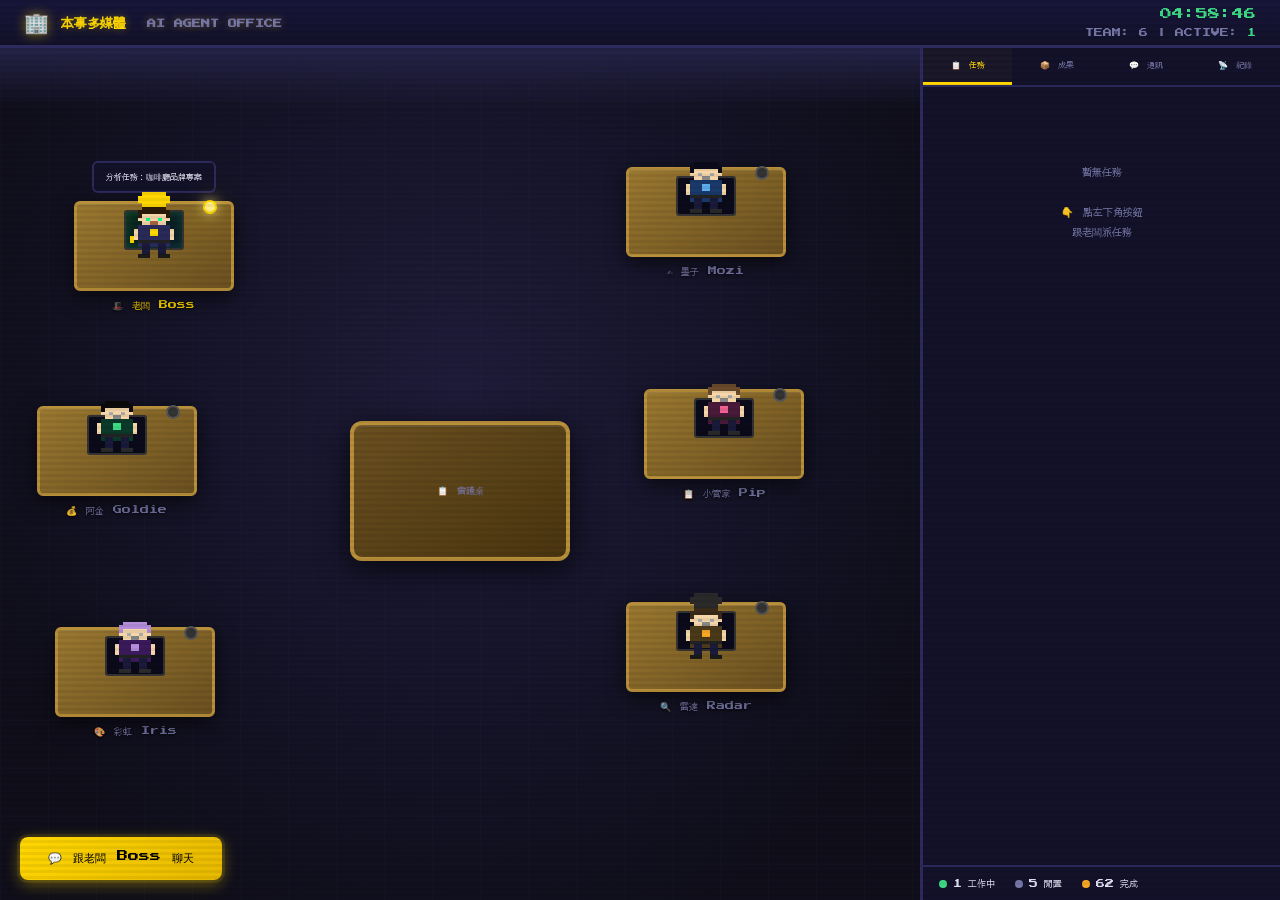
==== commit 92ba69ca: "feat: v3 FF6像素風辦公室 + 動畫角色 + 會議桌" ====
--- a/dashboard/index.html
+++ b/dashboard/index.html
@@ -6,20 +6,24 @@
 <title>本事多媒體 — AI Agent Office</title>
 <style>
 @import url('https://fonts.googleapis.com/css2?family=Press+Start+2P&display=swap');
+@import url('https://fonts.googleapis.com/css2?family=DotGothic16&display=swap');
 
 :root {
-  --bg: #0c0c1d;
-  --panel: #14142a;
-  --border: #2a2a5a;
-  --text: #e0e0f0;
-  --dim: #8888b8;
-  --accent: #f5c518;
-  --green: #4ade80;
-  --red: #f87171;
-  --blue: #60a5fa;
-  --purple: #c084fc;
-  --orange: #fb923c;
-  --pink: #f472b6;
+  --bg: #0f0e1a;
+  --floor: #1a1830;
+  --panel: #13122a;
+  --border: #2d2b5e;
+  --text: #e0dff0;
+  --dim: #7878a8;
+  --accent: #ffd700;
+  --green: #3ddc84;
+  --red: #ff6b6b;
+  --blue: #5dadec;
+  --purple: #b48eda;
+  --orange: #f9a825;
+  --pink: #f06292;
+  --wood: #8b6914;
+  --woodDark: #5a4510;
 }
 
 * { margin: 0; padding: 0; box-sizing: border-box; }
@@ -27,707 +31,898 @@
 body {
   background: var(--bg);
   color: var(--text);
-  font-family: 'Press Start 2P', monospace;
+  font-family: 'Press Start 2P', 'DotGothic16', monospace;
   height: 100vh;
   overflow: hidden;
-}
-
-/* Scanline */
+  user-select: none;
+}
+
+/* Scanlines */
 body::after {
   content: '';
-  position: fixed; top: 0; left: 0; right: 0; bottom: 0;
-  background: repeating-linear-gradient(0deg, transparent, transparent 2px, rgba(0,0,0,0.08) 2px, rgba(0,0,0,0.08) 4px);
-  pointer-events: none; z-index: 1000;
-}
-
-/* Header */
+  position: fixed; inset: 0;
+  background: repeating-linear-gradient(0deg, transparent, transparent 3px, rgba(0,0,0,0.06) 3px, rgba(0,0,0,0.06) 6px);
+  pointer-events: none; z-index: 9999;
+}
+
+/* ══ HEADER ══ */
 .header {
-  background: linear-gradient(180deg, #1a1a3a 0%, var(--panel) 100%);
-  border-bottom: 2px solid var(--border);
-  padding: 12px 24px;
-  display: flex; justify-content: space-between; align-items: center;
-  height: 52px;
-}
-.header h1 { font-size: 16px; color: var(--accent); text-shadow: 0 0 12px rgba(245,197,24,0.4); }
-.header h1 span { color: var(--dim); font-size: 11px; margin-left: 8px; }
-.header-right { font-size: 11px; color: var(--dim); text-align: right; line-height: 1.6; }
-.header-right .time { color: var(--green); font-size: 14px; }
-
-/* Main Layout */
+  background: linear-gradient(180deg, #18163a, var(--panel));
+  border-bottom: 3px solid var(--border);
+  padding: 10px 24px;
+  display: flex;
+  justify-content: space-between;
+  align-items: center;
+  height: 48px;
+  position: relative;
+  z-index: 10;
+}
+.header-left { display: flex; align-items: center; gap: 12px; }
+.logo-icon { font-size: 20px; filter: drop-shadow(0 0 6px rgba(255,215,0,0.5)); }
+.header h1 { font-size: 13px; color: var(--accent); text-shadow: 0 0 8px rgba(255,215,0,0.3); }
+.header h1 .sub { color: var(--dim); font-size: 9px; margin-left: 8px; }
+.header-right { font-size: 9px; color: var(--dim); text-align: right; line-height: 1.8; }
+.header-right .time { color: var(--green); font-size: 12px; font-variant-numeric: tabular-nums; }
+
+/* ══ MAIN ══ */
 .main {
   display: grid;
-  grid-template-columns: 1fr 380px;
-  height: calc(100vh - 52px);
-}
-
-/* ══ Office Space ══ */
-.office-area {
+  grid-template-columns: 1fr 360px;
+  height: calc(100vh - 48px);
+}
+
+/* ══ OFFICE ══ */
+.office {
   position: relative;
   overflow: hidden;
   background:
-    radial-gradient(ellipse at center, #1a1a3a 0%, #0c0c1d 70%);
-}
-
-.office-floor {
+    radial-gradient(ellipse at 50% 40%, #1e1c3a 0%, var(--bg) 80%);
+}
+
+/* Floor tiles */
+.floor {
+  position: absolute; inset: 0;
+  background-image:
+    linear-gradient(rgba(45,43,94,0.2) 1px, transparent 1px),
+    linear-gradient(90deg, rgba(45,43,94,0.2) 1px, transparent 1px);
+  background-size: 48px 48px;
+  opacity: 0.6;
+}
+
+/* Walls */
+.wall-top {
   position: absolute;
-  width: 100%; height: 100%;
-  /* Grid floor pattern */
-  background-image:
-    linear-gradient(rgba(42,42,90,0.3) 1px, transparent 1px),
-    linear-gradient(90deg, rgba(42,42,90,0.3) 1px, transparent 1px);
-  background-size: 40px 40px;
-}
-
-/* Desk */
+  top: 0; left: 0; right: 0;
+  height: 60px;
+  background: linear-gradient(180deg, #252348, transparent);
+}
+
+/* ══ DESK ══ */
 .desk {
   position: absolute;
+  z-index: 10;
   cursor: pointer;
-  transition: transform 0.2s;
-}
-.desk:hover { transform: scale(1.05); z-index: 10; }
-
-.desk-surface {
-  width: 140px; height: 80px;
-  background: linear-gradient(135deg, #3a2a1a 0%, #2a1a0a 100%);
-  border: 2px solid #5a4a2a;
-  border-radius: 4px;
+  transition: filter 0.3s;
+}
+.desk:hover { filter: brightness(1.15); z-index: 20; }
+
+.desk-body {
+  width: 160px; height: 90px;
+  background: linear-gradient(145deg, #9a7830, #6b5020);
+  border: 3px solid #b8903a;
+  border-radius: 6px;
   position: relative;
-  box-shadow: 0 4px 12px rgba(0,0,0,0.5);
-}
-
-/* Desk lamp */
-.desk-lamp {
+  box-shadow:
+    0 6px 20px rgba(0,0,0,0.6),
+    inset 0 1px 0 rgba(255,255,255,0.1);
+}
+
+/* Monitor on desk */
+.monitor {
   position: absolute;
-  top: -6px; right: 10px;
-  width: 12px; height: 12px;
+  top: 6px; left: 50%; transform: translateX(-50%);
+  width: 60px; height: 40px;
+  background: #111;
+  border: 2px solid #333;
+  border-radius: 3px;
+  overflow: hidden;
+}
+.monitor-screen {
+  width: 100%; height: 100%;
+  background: #0a0a1a;
+  display: flex; align-items: center; justify-content: center;
+  font-size: 6px; color: var(--dim);
+  transition: all 0.5s;
+}
+.monitor-screen.on {
+  background: linear-gradient(135deg, #0a2a1a, #0a1a2a);
+  color: var(--green);
+  box-shadow: inset 0 0 10px rgba(61,220,132,0.2);
+}
+
+/* Lamp */
+.lamp {
+  position: absolute;
+  top: -4px; right: 14px;
+  width: 14px; height: 14px;
   border-radius: 50%;
-  background: var(--dim);
-  transition: all 0.3s;
-}
-.desk-lamp.on {
-  background: var(--green);
-  box-shadow: 0 0 16px var(--green), 0 0 32px rgba(74,222,128,0.3);
-}
-
-/* Character on desk */
-.desk-char {
+  background: #333;
+  border: 2px solid #555;
+  transition: all 0.5s;
+}
+.lamp.on {
+  background: #ffee88;
+  border-color: #ffd700;
+  box-shadow:
+    0 0 12px rgba(255,238,136,0.8),
+    0 0 30px rgba(255,215,0,0.4),
+    0 20px 40px rgba(255,215,0,0.15);
+}
+
+/* Name plate */
+.nameplate {
+  text-align: center;
+  margin-top: 8px;
+  font-size: 9px;
+  color: var(--dim);
+  text-shadow: 0 1px 3px rgba(0,0,0,0.8);
+  transition: color 0.3s;
+  white-space: nowrap;
+}
+.desk:hover .nameplate, .desk.working .nameplate { color: var(--accent); }
+
+/* Task bubble */
+.bubble {
+  position: absolute;
+  bottom: 100%;
+  left: 50%; transform: translateX(-50%);
+  background: rgba(19,18,42,0.95);
+  border: 2px solid var(--border);
+  border-radius: 6px;
+  padding: 8px 12px;
+  font-size: 8px;
+  white-space: nowrap;
+  margin-bottom: 8px;
+  opacity: 0;
+  transition: opacity 0.4s, transform 0.4s;
+  transform: translateX(-50%) translateY(4px);
+  pointer-events: none;
+  max-width: 200px;
+  overflow: hidden;
+  text-overflow: ellipsis;
+}
+.desk.working .bubble {
+  opacity: 1;
+  transform: translateX(-50%) translateY(0);
+}
+.bubble::after {
+  content: '';
+  position: absolute;
+  top: 100%; left: 50%;
+  transform: translateX(-50%);
+  border: 6px solid transparent;
+  border-top-color: var(--border);
+}
+
+/* ══ MEETING TABLE ══ */
+.meeting {
+  position: absolute;
+  left: 50%; top: 52%;
+  transform: translate(-50%, -50%);
+  width: 220px; height: 140px;
+  background: linear-gradient(145deg, #6b5020, #4a3510);
+  border: 4px solid #b8903a;
+  border-radius: 12px;
+  box-shadow:
+    0 8px 32px rgba(0,0,0,0.7),
+    inset 0 2px 0 rgba(255,255,255,0.08);
+  display: flex;
+  flex-direction: column;
+  align-items: center;
+  justify-content: center;
+  z-index: 8;
+  transition: all 0.5s;
+}
+.meeting-label {
+  font-size: 9px;
+  color: var(--dim);
+  transition: color 0.3s;
+}
+.meeting.active {
+  border-color: var(--accent);
+  box-shadow:
+    0 0 30px rgba(255,215,0,0.3),
+    0 8px 32px rgba(0,0,0,0.7);
+}
+.meeting.active .meeting-label { color: var(--accent); }
+
+/* Seats around meeting table */
+.seat {
+  position: absolute;
+  width: 32px; height: 32px;
+  border-radius: 50%;
+  border: 2px solid var(--border);
+  background: var(--panel);
+  display: flex;
+  align-items: center;
+  justify-content: center;
+  font-size: 14px;
+  opacity: 0;
+  transition: opacity 0.5s;
+}
+.meeting.active .seat { opacity: 1; }
+.seat:nth-child(2) { top: -24px; left: 50%; transform: translateX(-50%); }
+.seat:nth-child(3) { top: 10px; right: -24px; }
+.seat:nth-child(4) { bottom: 10px; right: -24px; }
+.seat:nth-child(5) { bottom: -24px; left: 50%; transform: translateX(-50%); }
+.seat:nth-child(6) { bottom: 10px; left: -24px; }
+.seat:nth-child(7) { top: 10px; left: -24px; }
+
+/* ══ PIXEL CHARACTER ══ */
+.char-container {
   position: absolute;
   bottom: 8px; left: 50%;
   transform: translateX(-50%);
-}
-
-.desk-name {
-  text-align: center;
-  margin-top: 8px;
-  font-size: 10px;
-  color: var(--dim);
-  transition: color 0.3s;
-}
-.desk:hover .desk-name, .desk.active .desk-name { color: var(--accent); }
-
-.desk-task-bubble {
-  position: absolute;
-  top: -40px; left: 50%;
-  transform: translateX(-50%);
-  background: var(--panel);
-  border: 1px solid var(--border);
-  padding: 6px 10px;
-  border-radius: 4px;
-  font-size: 8px;
-  white-space: nowrap;
-  opacity: 0;
-  transition: opacity 0.3s;
-  pointer-events: none;
-  max-width: 180px;
-  overflow: hidden;
-  text-overflow: ellipsis;
-}
-.desk.working .desk-task-bubble { opacity: 1; }
-
-/* Meeting Table */
-.meeting-table {
-  position: absolute;
-  left: 50%; top: 50%;
-  transform: translate(-50%, -50%);
-  width: 200px; height: 120px;
-  background: linear-gradient(135deg, #4a3a2a 0%, #3a2a1a 100%);
-  border: 3px solid #6a5a3a;
-  border-radius: 8px;
-  box-shadow: 0 8px 32px rgba(0,0,0,0.6);
-  display: flex;
-  align-items: center;
-  justify-content: center;
-  font-size: 9px;
-  color: var(--dim);
   z-index: 5;
 }
-.meeting-table.active {
-  border-color: var(--accent);
-  box-shadow: 0 0 24px rgba(245,197,24,0.3), 0 8px 32px rgba(0,0,0,0.6);
-}
-.meeting-table.active::after {
-  content: '🗣️ 會議進行中';
-  color: var(--accent);
-  font-size: 10px;
-}
-
-/* ══ Particles ══ */
+.char-canvas {
+  image-rendering: pixelated;
+  width: 64px; height: 88px;
+}
+
+/* Idle animation: breathing */
+@keyframes breathe {
+  0%, 100% { transform: translateX(-50%) translateY(0); }
+  50% { transform: translateX(-50%) translateY(-2px); }
+}
+.desk:not(.working) .char-container {
+  animation: breathe 3s ease-in-out infinite;
+}
+
+/* Working animation: slight bounce */
+@keyframes workBounce {
+  0%, 100% { transform: translateX(-50%) translateY(0); }
+  25% { transform: translateX(-50%) translateY(-3px) rotate(-1deg); }
+  75% { transform: translateX(-50%) translateY(-1px) rotate(1deg); }
+}
+.desk.working .char-container {
+  animation: workBounce 1.5s ease-in-out infinite;
+}
+
+/* ══ PARTICLES ══ */
 .particle {
   position: absolute;
   pointer-events: none;
   z-index: 100;
+}
+
+.particle-fireball {
+  font-size: 28px;
+  animation: fireball 1.2s ease-out forwards;
+}
+@keyframes fireball {
+  0% { opacity: 0; transform: scale(0.2) rotate(0deg); filter: blur(2px); }
+  20% { opacity: 1; transform: scale(1.3) rotate(180deg); filter: blur(0); }
+  60% { transform: scale(1) rotate(360deg); }
+  100% { opacity: 0; transform: scale(0.6) rotate(540deg) translateY(-20px); }
+}
+
+.particle-pigeon {
+  font-size: 24px;
+  animation: pigeon 2.5s ease-in-out forwards;
+}
+@keyframes pigeon {
+  0% { opacity: 0; transform: scaleX(-1) translateX(-60px); }
+  15% { opacity: 1; }
+  50% { transform: scaleX(-1) translateX(80px) translateY(-30px); }
+  85% { opacity: 1; }
+  100% { opacity: 0; transform: scaleX(-1) translateX(200px) translateY(-50px); }
+}
+
+.particle-sparkle {
   font-size: 20px;
-  animation: particleFly 1.5s ease-out forwards;
-}
-
-@keyframes particleFly {
-  0% { opacity: 1; transform: scale(0.5); }
-  50% { opacity: 1; transform: scale(1.2); }
-  100% { opacity: 0; transform: scale(0.8) translateY(-30px); }
-}
-
-.particle.fireball { animation: fireballFly 1s ease-in-out forwards; }
-@keyframes fireballFly {
-  0% { opacity: 1; transform: scale(0.3) rotate(0deg); }
-  30% { transform: scale(1.5) rotate(180deg); }
-  60% { transform: scale(1) rotate(360deg); }
-  100% { opacity: 0; transform: scale(0.5) rotate(540deg) translateY(-20px); }
-}
-
-.particle.pigeon { animation: pigeonFly 2s ease-in-out forwards; }
-@keyframes pigeonFly {
-  0% { opacity: 0; transform: translateX(-50px) scaleX(-1); }
-  20% { opacity: 1; }
-  80% { opacity: 1; }
-  100% { opacity: 0; transform: translateX(200px) translateY(-60px) scaleX(-1); }
-}
-
-.particle.sparkle { animation: sparkleFly 0.8s ease-out forwards; }
-@keyframes sparkleFly {
+  animation: sparkle 0.8s ease-out forwards;
+}
+@keyframes sparkle {
   0% { opacity: 1; transform: scale(0) rotate(0deg); }
-  50% { opacity: 1; transform: scale(1.5) rotate(180deg); }
+  50% { opacity: 1; transform: scale(1.6) rotate(180deg); }
   100% { opacity: 0; transform: scale(0) rotate(360deg); }
 }
 
-/* ══ Side Panel ══ */
-.side-panel {
+.particle-mail {
+  font-size: 22px;
+  animation: mail 1.8s ease-in-out forwards;
+}
+@keyframes mail {
+  0% { opacity: 0; transform: scale(0.3) translateY(10px); }
+  15% { opacity: 1; transform: scale(1.1) translateY(0); }
+  85% { opacity: 1; }
+  100% { opacity: 0; transform: scale(0.7) translateY(-15px); }
+}
+
+.particle-star {
+  font-size: 18px;
+  animation: star 1s ease-out forwards;
+}
+@keyframes star {
+  0% { opacity: 1; transform: scale(0) translateY(0); }
+  40% { opacity: 1; transform: scale(1.4) translateY(-20px); }
+  100% { opacity: 0; transform: scale(0.5) translateY(-50px); }
+}
+
+/* ══ SIDE PANEL ══ */
+.panel {
   background: var(--panel);
-  border-left: 2px solid var(--border);
+  border-left: 3px solid var(--border);
   display: flex;
   flex-direction: column;
   overflow: hidden;
 }
 
-.panel-tabs {
+.tabs {
   display: flex;
   border-bottom: 2px solid var(--border);
-}
-.panel-tab {
+  flex-shrink: 0;
+}
+.tab {
   flex: 1;
-  padding: 12px;
-  font-size: 9px;
+  padding: 11px 4px;
+  font-size: 8px;
   text-align: center;
   color: var(--dim);
   cursor: pointer;
-  border-bottom: 2px solid transparent;
+  border-bottom: 3px solid transparent;
   transition: all 0.2s;
 }
-.panel-tab:hover { color: var(--text); background: rgba(255,255,255,0.03); }
-.panel-tab.active { color: var(--accent); border-bottom-color: var(--accent); }
-
-.panel-content {
+.tab:hover { color: var(--text); background: rgba(255,255,255,0.02); }
+.tab.active {
+  color: var(--accent);
+  border-bottom-color: var(--accent);
+  background: rgba(255,215,0,0.03);
+}
+
+.content {
   flex: 1;
   overflow-y: auto;
-  padding: 16px;
-}
-.panel-content::-webkit-scrollbar { width: 4px; }
-.panel-content::-webkit-scrollbar-track { background: var(--bg); }
-.panel-content::-webkit-scrollbar-thumb { background: var(--border); }
-
-/* Task Items */
-.task-item {
-  background: var(--bg);
+  padding: 14px;
+}
+.content::-webkit-scrollbar { width: 5px; }
+.content::-webkit-scrollbar-track { background: var(--bg); }
+.content::-webkit-scrollbar-thumb { background: var(--border); border-radius: 3px; }
+
+/* Cards */
+.card {
+  background: rgba(15,14,26,0.6);
   border: 1px solid var(--border);
-  border-radius: 6px;
-  padding: 12px;
+  border-radius: 8px;
+  padding: 14px;
   margin-bottom: 10px;
   font-size: 9px;
   line-height: 1.8;
-}
-.task-header {
-  display: flex; justify-content: space-between; align-items: center;
-  margin-bottom: 6px;
-}
-.task-status {
+  transition: border-color 0.3s;
+}
+.card:hover { border-color: var(--accent); }
+.card-head {
+  display: flex;
+  justify-content: space-between;
+  align-items: center;
+  margin-bottom: 8px;
+}
+.card-title { font-size: 10px; }
+.badge {
   padding: 3px 8px;
-  border-radius: 3px;
-  font-size: 8px;
-}
-.task-status.active { background: rgba(74,222,128,0.2); color: var(--green); }
-.task-status.done { background: rgba(96,165,250,0.2); color: var(--blue); }
-.task-status.pending { background: rgba(251,146,60,0.2); color: var(--orange); }
-
-/* Log Items */
-.log-item {
-  padding: 10px 0;
-  border-bottom: 1px solid rgba(42,42,90,0.5);
+  border-radius: 4px;
+  font-size: 7px;
+  font-weight: bold;
+}
+.badge-active { background: rgba(61,220,132,0.15); color: var(--green); }
+.badge-done { background: rgba(93,173,236,0.15); color: var(--blue); }
+.badge-pending { background: rgba(249,168,37,0.15); color: var(--orange); }
+.card-body { color: var(--dim); font-size: 9px; }
+
+/* Output type tags */
+.tag {
+  display: inline-block;
+  padding: 2px 7px;
+  border-radius: 4px;
+  font-size: 7px;
+  margin-right: 6px;
+  vertical-align: middle;
+}
+.tag-copy { background: rgba(93,173,236,0.15); color: var(--blue); }
+.tag-quote { background: rgba(61,220,132,0.15); color: var(--green); }
+.tag-analysis { background: rgba(249,168,37,0.15); color: var(--orange); }
+.tag-design { background: rgba(180,142,218,0.15); color: var(--purple); }
+
+.card a {
+  color: var(--accent);
+  text-decoration: underline;
+  text-underline-offset: 2px;
+}
+.card a:hover { color: #fff; }
+
+/* Log */
+.log-line {
+  padding: 9px 0;
+  border-bottom: 1px solid rgba(45,43,94,0.4);
   font-size: 9px;
   line-height: 1.6;
 }
 .log-time { color: var(--dim); margin-right: 8px; font-size: 8px; }
-.log-from { color: var(--orange); }
-.log-to { color: var(--blue); }
-.log-arrow { color: var(--dim); margin: 0 4px; }
-
-/* Output Items */
-.output-item {
-  background: var(--bg);
-  border: 1px solid var(--border);
-  border-radius: 6px;
-  padding: 12px;
-  margin-bottom: 10px;
+.from { color: var(--orange); }
+.to { color: var(--blue); }
+.arrow { color: var(--dim); margin: 0 3px; }
+
+/* Stats */
+.stats {
+  display: flex;
+  padding: 10px 16px;
+  border-top: 2px solid var(--border);
+  gap: 20px;
   font-size: 9px;
-  line-height: 1.8;
-}
-.output-item a {
-  color: var(--accent);
-  text-decoration: underline;
-}
-.output-item a:hover { color: var(--orange); }
-.output-type {
-  display: inline-block;
-  padding: 2px 6px;
-  border-radius: 3px;
-  font-size: 7px;
-  margin-right: 6px;
-}
-.output-type.quote { background: rgba(74,222,128,0.2); color: var(--green); }
-.output-type.copy { background: rgba(96,165,250,0.2); color: var(--blue); }
-.output-type.analysis { background: rgba(251,146,60,0.2); color: var(--orange); }
-.output-type.design { background: rgba(192,132,252,0.2); color: var(--purple); }
-
-/* CEO Button */
+  flex-shrink: 0;
+}
+.stat { display: flex; align-items: center; gap: 6px; }
+.dot { width: 8px; height: 8px; border-radius: 50%; }
+
+/* ══ CEO BUTTON ══ */
 .ceo-btn {
   position: fixed;
-  bottom: 24px; left: 24px;
-  background: var(--accent);
+  bottom: 20px; left: 20px;
+  background: linear-gradient(135deg, var(--accent), #e6b800);
   color: #000;
   border: none;
-  padding: 14px 24px;
+  padding: 14px 28px;
   font-family: 'Press Start 2P', monospace;
   font-size: 11px;
-  border-radius: 6px;
+  border-radius: 8px;
   cursor: pointer;
   z-index: 500;
-  box-shadow: 0 4px 16px rgba(245,197,24,0.4);
+  box-shadow:
+    0 4px 16px rgba(255,215,0,0.4),
+    0 0 0 3px rgba(255,215,0,0.1);
   transition: all 0.2s;
 }
 .ceo-btn:hover {
-  transform: translateY(-2px);
-  box-shadow: 0 6px 24px rgba(245,197,24,0.6);
-}
-
-/* Stats Bar */
-.stats-bar {
-  display: flex;
-  padding: 10px 16px;
-  border-top: 1px solid var(--border);
-  gap: 20px;
-  font-size: 9px;
-}
-.stat { display: flex; align-items: center; gap: 6px; }
-.stat-dot { width: 8px; height: 8px; border-radius: 50%; }
+  transform: translateY(-3px);
+  box-shadow: 0 8px 28px rgba(255,215,0,0.5);
+}
+.ceo-btn:active { transform: translateY(0); }
+
+/* ══ EMPTY STATE ══ */
+.empty {
+  color: var(--dim);
+  font-size: 10px;
+  text-align: center;
+  padding: 60px 20px;
+  line-height: 2;
+}
 </style>
 </head>
 <body>
 
 <div class="header">
-  <h1>🏢 本事多媒體 <span>AI AGENT OFFICE</span></h1>
+  <div class="header-left">
+    <span class="logo-icon">🏢</span>
+    <h1>本事多媒體 <span class="sub">AI AGENT OFFICE</span></h1>
+  </div>
   <div class="header-right">
-    <div class="time" id="clock">--:--:--</div>
-    <div>AGENTS: 6 | ACTIVE: <span id="activeCount" style="color:var(--green)">0</span></div>
+    <div class="time" id="clock">00:00:00</div>
+    <div>TEAM: 6 | ACTIVE: <span id="activeNum" style="color:var(--green)">0</span></div>
   </div>
 </div>
 
 <div class="main">
-  <div class="office-area" id="officeArea">
-    <div class="office-floor"></div>
+  <div class="office" id="office">
+    <div class="floor"></div>
+    <div class="wall-top"></div>
+
     <!-- Meeting Table -->
-    <div class="meeting-table" id="meetingTable">📋 會議桌</div>
-    <!-- Desks generated by JS -->
+    <div class="meeting" id="meeting">
+      <div class="meeting-label">📋 會議桌</div>
+      <div class="seat" id="seat-0"></div>
+      <div class="seat" id="seat-1"></div>
+      <div class="seat" id="seat-2"></div>
+      <div class="seat" id="seat-3"></div>
+      <div class="seat" id="seat-4"></div>
+      <div class="seat" id="seat-5"></div>
+    </div>
   </div>
 
-  <div class="side-panel">
-    <div class="panel-tabs">
-      <div class="panel-tab active" data-tab="tasks">📋 任務</div>
-      <div class="panel-tab" data-tab="outputs">📦 成果</div>
-      <div class="panel-tab" data-tab="log">📡 紀錄</div>
-      <div class="panel-tab" data-tab="comms">💬 通訊</div>
+  <div class="panel">
+    <div class="tabs">
+      <div class="tab active" data-tab="tasks">📋 任務</div>
+      <div class="tab" data-tab="outputs">📦 成果</div>
+      <div class="tab" data-tab="comms">💬 通訊</div>
+      <div class="tab" data-tab="log">📡 紀錄</div>
     </div>
-    <div class="panel-content" id="panelContent"></div>
-    <div class="stats-bar">
-      <div class="stat"><div class="stat-dot" style="background:var(--green)"></div> <span id="statWorking">0</span> 工作中</div>
-      <div class="stat"><div class="stat-dot" style="background:var(--dim)"></div> <span id="statIdle">6</span> 閒置</div>
+    <div class="content" id="content"></div>
+    <div class="stats">
+      <div class="stat"><div class="dot" style="background:var(--green)"></div><span id="sWork">0</span> 工作中</div>
+      <div class="stat"><div class="dot" style="background:var(--dim)"></div><span id="sIdle">6</span> 閒置</div>
+      <div class="stat"><div class="dot" style="background:var(--orange)"></div><span id="sDone">0</span> 完成</div>
     </div>
   </div>
 </div>
 
-<!-- CEO Contact Button -->
-<button class="ceo-btn" onclick="window.open('http://127.0.0.1:8787', '_blank')">
+<button class="ceo-btn" onclick="window.open('http://127.0.0.1:8787','_blank')">
   💬 跟老闆 Boss 聊天
 </button>
 
 <script>
-// ── Agents ──
+// ══════════════════════════════════════
+// AGENT DEFINITIONS
+// ══════════════════════════════════════
 const AGENTS = [
-  { id: 'boss', name: '老闆 Boss', role: 'CEO', color: '#f5c518', emoji: '🎩',
-    skin: '#f5d6a8', hair: '#3a2a1a', hatColor: '#f5c518', bodyColor: '#2a2a5a',
-    deskPos: { left: '10%', top: '15%' } },
-  { id: 'mozi', name: '墨子 Mozi', role: '內容總監', color: '#60a5fa', emoji: '✍️',
-    skin: '#f5d6a8', hair: '#1a1a2a', hatColor: null, bodyColor: '#2a4a8a',
-    deskPos: { left: '70%', top: '12%' } },
-  { id: 'iris', name: '彩虹 Iris', role: '設計師', color: '#c084fc', emoji: '🎨',
-    skin: '#f5d6a8', hair: '#c084fc', hatColor: null, bodyColor: '#4a2a6a',
-    deskPos: { left: '8%', top: '65%' } },
-  { id: 'radar', name: '雷達 Radar', role: '行銷專員', color: '#fb923c', emoji: '🔍',
-    skin: '#f5d6a8', hair: '#5a3a1a', hatColor: '#3a3a3a', bodyColor: '#5a3a1a',
-    deskPos: { left: '70%', top: '62%' } },
-  { id: 'goldie', name: '阿金 Goldie', role: '業務專員', color: '#4ade80', emoji: '💰',
-    skin: '#f5d6a8', hair: '#1a1a1a', hatColor: null, bodyColor: '#1a4a2a',
-    deskPos: { left: '5%', top: '38%' } },
-  { id: 'pip', name: '小管家 Pip', role: '行政助理', color: '#f472b6', emoji: '📋',
-    skin: '#f5d6a8', hair: '#8a5a3a', hatColor: null, bodyColor: '#5a2a4a',
-    deskPos: { left: '72%', top: '38%' } },
+  { id:'boss',   name:'老闆 Boss',  role:'CEO 總指揮',   emoji:'🎩', color:'#ffd700',
+    pos:{left:'8%',top:'18%'},
+    skin:'#f5d6a8', hair:'#2a1a0a', hat:'#ffd700', body:'#2a2a5a', accent:'#ffd700', shoes:'#1a1a1a' },
+  { id:'mozi',   name:'墨子 Mozi',  role:'內容總監',     emoji:'✍️', color:'#5dadec',
+    pos:{left:'68%',top:'14%'},
+    skin:'#f5d6a8', hair:'#0a0a1a', hat:null, body:'#1a3a6a', accent:'#5dadec', shoes:'#2a2a2a' },
+  { id:'iris',   name:'彩虹 Iris',  role:'設計師',       emoji:'🎨', color:'#b48eda',
+    pos:{left:'6%',top:'68%'},
+    skin:'#f5d6a8', hair:'#b48eda', hat:null, body:'#3a1a5a', accent:'#b48eda', shoes:'#2a2a2a' },
+  { id:'radar',  name:'雷達 Radar', role:'行銷專員',     emoji:'🔍', color:'#f9a825',
+    pos:{left:'68%',top:'65%'},
+    skin:'#f5d6a8', hair:'#3a2a1a', hat:'#2a2a2a', body:'#4a3a1a', accent:'#f9a825', shoes:'#1a1a1a' },
+  { id:'goldie', name:'阿金 Goldie',role:'業務專員',     emoji:'💰', color:'#3ddc84',
+    pos:{left:'4%',top:'42%'},
+    skin:'#f5d6a8', hair:'#0a0a0a', hat:null, body:'#0a3a2a', accent:'#3ddc84', shoes:'#2a2a2a' },
+  { id:'pip',    name:'小管家 Pip', role:'行政助理',     emoji:'📋', color:'#f06292',
+    pos:{left:'70%',top:'40%'},
+    skin:'#f5d6a8', hair:'#6a4a2a', hat:null, body:'#4a1a3a', accent:'#f06292', shoes:'#2a2a2a' },
 ];
 
-// ── State ──
-let agentStates = {};
-let tasks = [];
-let outputs = [];
-let logs = [];
-let comms = [];
-let activeTab = 'tasks';
-
-// ── Draw Pixel Character ──
-function drawChar(canvas, agent, isWorking) {
-  const ctx = canvas.getContext('2d');
-  canvas.width = 16; canvas.height = 22;
-  ctx.clearRect(0, 0, 16, 22);
-  const c = (x, y, color) => { ctx.fillStyle = color; ctx.fillRect(x, y, 1, 1); };
+// ══════════════════════════════════════
+// STATE
+// ══════════════════════════════════════
+const state = {};
+AGENTS.forEach(a => state[a.id] = { status:'idle', task:null, done: Math.floor(Math.random()*15)+3 });
+let tasks=[], outputs=[], comms=[], logs=[], activeTab='tasks';
+
+// ══════════════════════════════════════
+// PIXEL ART ENGINE (FF6 style)
+// ══════════════════════════════════════
+function drawAgent(canvas, a, working) {
+  const W=16, H=24;
+  canvas.width=W; canvas.height=H;
+  const ctx=canvas.getContext('2d');
+  ctx.clearRect(0,0,W,H);
+  const p=(x,y,c)=>{ctx.fillStyle=c;ctx.fillRect(x,y,1,1)};
+  const r=(x1,y1,x2,y2,c)=>{for(let y=y1;y<=y2;y++)for(let x=x1;x<=x2;x++)p(x,y,c)};
 
   // Hat
-  if (agent.hatColor) {
-    for (let x = 5; x <= 10; x++) c(x, 1, agent.hatColor);
-    for (let x = 4; x <= 11; x++) c(x, 2, agent.hatColor);
-    for (let x = 4; x <= 11; x++) c(x, 3, agent.hatColor);
+  if(a.hat){r(5,0,10,0,a.hat);r(4,1,11,1,a.hat);r(4,2,11,2,a.hat);r(5,3,10,3,a.hat)}
+
+  // Hair
+  const hy=a.hat?4:1;
+  r(5,hy,10,hy,a.hair);r(4,hy+1,11,hy+1,a.hair);
+  p(4,hy+2,a.hair);p(11,hy+2,a.hair);
+
+  // Face
+  const fy=a.hat?6:3;
+  r(5,fy,10,fy+2,a.skin);
+  p(4,fy+1,a.skin);p(11,fy+1,a.skin);
+
+  // Eyes (blink every ~4s)
+  const blink = !working && Math.floor(Date.now()/1000)%4===0;
+  const ec = working?'#00ff88':'#aaa';
+  if(!blink){p(6,fy+1,ec);p(9,fy+1,ec)}
+  else{p(6,fy+1,a.skin);p(9,fy+1,a.skin)}
+
+  // Mouth
+  if(working){p(7,fy+2,'#aa6644');p(8,fy+2,'#aa6644')}
+  else{p(7,fy+2,'#888');p(8,fy+2,'#888')}
+
+  // Body
+  const by=fy+3;
+  r(4,by,11,by+5,a.body);
+
+  // Tie/Accent
+  p(7,by+1,a.accent);p(8,by+1,a.accent);
+  p(7,by+2,a.accent);p(8,by+2,a.accent);
+
+  // Arms (animated when working)
+  const armOff = working ? Math.floor(Date.now()/400)%2 : 0;
+  p(3,by+1+armOff,a.skin);p(3,by+2,a.skin);p(3,by+3,a.skin);
+  p(12,by+1-armOff,a.skin);p(12,by+2,a.skin);p(12,by+3,a.skin);
+
+  // Tool in hand when working
+  if(working){
+    p(2,by+3,a.accent);p(2,by+4,a.accent);
   }
 
-  // Hair
-  const hy = agent.hatColor ? 4 : 2;
-  for (let x = 5; x <= 10; x++) c(x, hy, agent.hair);
-  for (let x = 4; x <= 11; x++) c(x, hy + 1, agent.hair);
-  c(4, hy + 2, agent.hair); c(11, hy + 2, agent.hair);
-
-  // Face
-  const fy = agent.hatColor ? 6 : 4;
-  for (let x = 5; x <= 10; x++) {
-    c(x, fy, agent.skin); c(x, fy + 1, agent.skin); c(x, fy + 2, agent.skin);
-  }
-  c(4, fy + 1, agent.skin); c(11, fy + 1, agent.skin);
-
-  // Eyes
-  const eyeColor = isWorking ? '#00ff88' : '#888';
-  c(6, fy + 1, eyeColor); c(9, fy + 1, eyeColor);
-
-  // Mouth
-  if (isWorking) {
-    c(7, fy + 2, '#aa6644'); c(8, fy + 2, '#aa6644'); c(7, fy + 3, '#885533');
-  } else {
-    c(7, fy + 2, '#666'); c(8, fy + 2, '#666');
-  }
-
-  // Body
-  const by = fy + 3;
-  for (let y = by; y <= by + 4; y++) {
-    for (let x = 4; x <= 11; x++) c(x, y, agent.bodyColor);
-  }
-  c(7, by + 1, agent.color); c(8, by + 1, agent.color);
-
-  // Arms
-  const armAnim = isWorking ? Math.floor(Date.now() / 500) % 2 : 0;
-  c(3, by + 1 + armAnim, agent.skin); c(12, by + 1 - armAnim, agent.skin);
-  c(3, by + 2, agent.skin); c(12, by + 2, agent.skin);
+  // Belt
+  r(4,by+4,11,by+4,'#222');
 
   // Legs
-  for (let y = by + 5; y <= by + 7; y++) {
-    c(5, y, '#1a1a3a'); c(6, y, '#1a1a3a');
-    c(9, y, '#1a1a3a'); c(10, y, '#1a1a3a');
-  }
-  c(4, by + 8, '#3a3a3a'); c(5, by + 8, '#3a3a3a'); c(6, by + 8, '#3a3a3a');
-  c(9, by + 8, '#3a3a3a'); c(10, by + 8, '#3a3a3a'); c(11, by + 8, '#3a3a3a');
-}
-
-// ── Build Office ──
-function buildOffice() {
-  const area = document.getElementById('officeArea');
-
-  AGENTS.forEach(agent => {
-    const state = agentStates[agent.id] || { status: 'idle', task: null, tasksDone: 0 };
-    const isWorking = state.status === 'working';
+  r(5,by+5,6,by+7,'#1a1a3a');
+  r(9,by+5,10,by+7,'#1a1a3a');
+
+  // Shoes
+  r(4,by+8,6,by+8,a.shoes);
+  r(9,by+8,11,by+8,a.shoes);
+}
+
+// ══════════════════════════════════════
+// BUILD OFFICE
+// ══════════════════════════════════════
+function buildOffice(){
+  const office = document.getElementById('office');
+
+  AGENTS.forEach(a=>{
+    const s = state[a.id];
+    const working = s.status==='working';
 
     const desk = document.createElement('div');
-    desk.className = `desk ${isWorking ? 'working' : ''} ${agent.id === 'boss' ? 'active' : ''}`;
-    desk.id = `desk-${agent.id}`;
-    desk.style.left = agent.deskPos.left;
-    desk.style.top = agent.deskPos.top;
+    desk.className = `desk ${working?'working':''}`;
+    desk.id = `desk-${a.id}`;
+    desk.style.left = a.pos.left;
+    desk.style.top = a.pos.top;
 
     desk.innerHTML = `
-      <div class="desk-task-bubble">${state.task || ''}</div>
-      <div class="desk-surface">
-        <div class="desk-lamp ${isWorking ? 'on' : ''}"></div>
-        <div class="desk-char">
-          <canvas id="char-${agent.id}" style="image-rendering:pixelated;width:48px;height:66px"></canvas>
+      <div class="bubble">${s.task||''}</div>
+      <div class="desk-body">
+        <div class="lamp ${working?'on':''}"></div>
+        <div class="monitor">
+          <div class="monitor-screen ${working?'on':''}">${working?'▮▮▯':'·'}</div>
+        </div>
+        <div class="char-container">
+          <canvas class="char-canvas" id="cv-${a.id}"></canvas>
         </div>
       </div>
-      <div class="desk-name">${agent.emoji} ${agent.name}</div>
+      <div class="nameplate">${a.emoji} ${a.name}</div>
     `;
-
-    area.appendChild(desk);
-
-    setTimeout(() => {
-      const canvas = document.getElementById(`char-${agent.id}`);
-      if (canvas) drawChar(canvas, agent, isWorking);
-    }, 50);
+    office.appendChild(desk);
+
+    // Draw pixel art
+    requestAnimationFrame(()=>{
+      const cv = document.getElementById(`cv-${a.id}`);
+      if(cv) drawAgent(cv, a, working);
+    });
   });
 
+  // Redraw working agents for animation
+  setInterval(()=>{
+    AGENTS.forEach(a=>{
+      if(state[a.id].status==='working'){
+        const cv = document.getElementById(`cv-${a.id}`);
+        if(cv) drawAgent(cv, a, true);
+      }
+    });
+  }, 500);
+
   updateStats();
 }
 
-// ── Particles ──
-function spawnParticle(type, fromAgentId, toAgentId) {
-  const fromEl = document.getElementById(`desk-${fromAgentId}`);
-  const toEl = document.getElementById(`desk-${toAgentId}`);
-  if (!fromEl || !toEl) return;
-
-  const area = document.getElementById('officeArea');
-  const fromRect = fromEl.getBoundingClientRect();
-  const toRect = toEl.getBoundingClientRect();
-  const areaRect = area.getBoundingClientRect();
-
-  const icons = {
-    fireball: '🔥',
-    pigeon: '🕊️',
-    sparkle: '✨',
-    mail: '📨',
-    sword: '⚔️',
-  };
-
-  const particle = document.createElement('div');
-  particle.className = `particle ${type}`;
-  particle.textContent = icons[type] || '✨';
-  particle.style.left = (fromRect.left - areaRect.left + fromRect.width / 2) + 'px';
-  particle.style.top = (fromRect.top - areaRect.top) + 'px';
-
-  // Animate to target
-  const dx = toRect.left - fromRect.left;
-  const dy = toRect.top - fromRect.top;
-  particle.style.setProperty('--dx', dx + 'px');
-  particle.style.setProperty('--dy', dy + 'px');
-
-  area.appendChild(particle);
-  setTimeout(() => particle.remove(), 2000);
-}
-
-function randomParticleType() {
-  const types = ['fireball', 'pigeon', 'sparkle', 'mail', 'sword'];
-  return types[Math.floor(Math.random() * types.length)];
-}
-
-// ── Update Stats ──
-function updateStats() {
-  let working = 0;
-  AGENTS.forEach(a => {
-    const s = agentStates[a.id] || { status: 'idle' };
-    if (s.status === 'working') working++;
+function updateStats(){
+  let w=0, d=0;
+  AGENTS.forEach(a=>{
+    if(state[a.id].status==='working') w++;
+    d += state[a.id].done;
   });
-  document.getElementById('activeCount').textContent = working;
-  document.getElementById('statWorking').textContent = working;
-  document.getElementById('statIdle').textContent = 6 - working;
-}
-
-// ── Render Panel ──
-function renderPanel() {
-  const panel = document.getElementById('panelContent');
-
-  if (activeTab === 'tasks') {
-    panel.innerHTML = tasks.map(t => `
-      <div class="task-item">
-        <div class="task-header">
-          <span>${t.agent ? (AGENTS.find(a=>a.id===t.agent)||{}).emoji||'' : '📥'} ${t.title}</span>
-          <span class="task-status ${t.status}">${t.status === 'active' ? '進行中' : t.status === 'done' ? '完成' : '待處理'}</span>
+  document.getElementById('activeNum').textContent=w;
+  document.getElementById('sWork').textContent=w;
+  document.getElementById('sIdle').textContent=6-w;
+  document.getElementById('sDone').textContent=d;
+}
+
+// ══════════════════════════════════════
+// PARTICLES
+// ══════════════════════════════════════
+function emit(type, fromId, toId){
+  const fe=document.getElementById(`desk-${fromId}`);
+  const te=document.getElementById(`desk-${toId}`);
+  if(!fe||!te) return;
+  const office=document.getElementById('office');
+  const or=office.getBoundingClientRect();
+  const fr=fe.getBoundingClientRect();
+  const tr=te.getBoundingClientRect();
+
+  const icons={fireball:'🔥',pigeon:'🕊️',sparkle:'✨',mail:'📨',star:'⭐',sword:'⚔️'};
+
+  const el=document.createElement('div');
+  el.className=`particle particle-${type}`;
+  el.textContent=icons[type]||'✨';
+  el.style.left=(fr.left-or.left+fr.width/2)+'px';
+  el.style.top=(fr.top-or.top)+'px';
+  office.appendChild(el);
+  setTimeout(()=>el.remove(),2500);
+}
+const randParticle=()=>['fireball','pigeon','sparkle','mail','star','sword'][Math.floor(Math.random()*6)];
+
+// ══════════════════════════════════════
+// MEETING
+// ══════════════════════════════════════
+function startMeeting(reason){
+  const m=document.getElementById('meeting');
+  m.classList.add('active');
+  AGENTS.forEach((a,i)=>{
+    const seat=document.getElementById(`seat-${i}`);
+    if(seat) seat.textContent=a.emoji;
+  });
+  logs.push({time:now(),msg:`🗣️ 老闆召集會議：${reason}`});
+  comms.push({time:now(),from:'老闆 Boss',to:'全體',msg:`集合開會！${reason}`});
+  renderPanel();
+}
+
+// ══════════════════════════════════════
+// PANEL
+// ══════════════════════════════════════
+function renderPanel(){
+  const c=document.getElementById('content');
+
+  if(activeTab==='tasks'){
+    c.innerHTML = tasks.length ? tasks.map(t=>`
+      <div class="card">
+        <div class="card-head">
+          <span class="card-title">${(AGENTS.find(a=>a.id===t.agent)||{emoji:'📥'}).emoji} ${t.title}</span>
+          <span class="badge badge-${t.status}">${t.status==='active'?'進行中':t.status==='done'?'✅ 完成':'⏳ 待處理'}</span>
         </div>
-        <div style="color:var(--dim)">${t.desc || ''}</div>
+        <div class="card-body">${t.desc||''}</div>
       </div>
-    `).join('') || '<div style="color:var(--dim);font-size:10px;text-align:center;padding:60px">暫無任務<br><br>用 💬 跟老闆聊天派任務</div>';
-
-  } else if (activeTab === 'outputs') {
-    panel.innerHTML = outputs.map(o => `
-      <div class="output-item">
-        <div>
-          <span class="output-type ${o.type}">${o.typeLabel}</span>
-          <strong>${o.title}</strong>
+    `).join('') : '<div class="empty">暫無任務<br><br>👇 點左下角按鈕<br>跟老闆派任務</div>';
+
+  } else if(activeTab==='outputs'){
+    c.innerHTML = outputs.length ? outputs.map(o=>`
+      <div class="card">
+        <div class="card-head">
+          <span class="card-title"><span class="tag tag-${o.type}">${o.typeLabel}</span>${o.title}</span>
         </div>
-        <div style="color:var(--dim);margin:6px 0">${o.desc || ''}</div>
-        ${o.link ? `<a href="${o.link}" target="_blank">📎 查看成果</a>` : ''}
-        <div style="color:var(--dim);font-size:8px;margin-top:6px">${o.time} — ${o.agent}</div>
+        <div class="card-body">${o.desc||''}</div>
+        ${o.link?`<div style="margin-top:8px"><a href="${o.link}" target="_blank">📎 查看成果 →</a></div>`:''}
+        <div style="color:var(--dim);font-size:8px;margin-top:8px">${o.time} — ${o.agent}</div>
       </div>
-    `).join('') || '<div style="color:var(--dim);font-size:10px;text-align:center;padding:60px">暫無成果<br><br>任務完成後會出現在這裡</div>';
-
-  } else if (activeTab === 'log') {
-    panel.innerHTML = logs.slice(-50).reverse().map(l => `
-      <div class="log-item">
+    `).join('') : '<div class="empty">暫無成果<br><br>任務完成後會顯示在這裡</div>';
+
+  } else if(activeTab==='comms'){
+    c.innerHTML = comms.length ? comms.slice(-60).reverse().map(c=>`
+      <div class="log-line">
+        <span class="log-time">${c.time}</span>
+        <span class="from">${c.from}</span>
+        <span class="arrow">→</span>
+        <span class="to">${c.to}</span>
+        <div style="color:var(--text);margin-top:4px">${c.msg}</div>
+      </div>
+    `).join('') : '<div class="empty">暫無通訊</div>';
+
+  } else if(activeTab==='log'){
+    c.innerHTML = logs.length ? logs.slice(-60).reverse().map(l=>`
+      <div class="log-line">
         <span class="log-time">${l.time}</span>
         <span>${l.msg}</span>
       </div>
-    `).join('') || '<div style="color:var(--dim);font-size:10px;text-align:center;padding:60px">暫無紀錄</div>';
-
-  } else if (activeTab === 'comms') {
-    panel.innerHTML = comms.slice(-50).reverse().map(c => `
-      <div class="log-item">
-        <span class="log-time">${c.time}</span>
-        <span class="log-from">${c.from}</span>
-        <span class="log-arrow">→</span>
-        <span class="log-to">${c.to}</span>
-        <div style="color:var(--text);margin-top:4px">${c.msg}</div>
-      </div>
-    `).join('') || '<div style="color:var(--dim);font-size:10px;text-align:center;padding:60px">暫無通訊</div>';
+    `).join('') : '<div class="empty">暫無紀錄</div>';
   }
 }
 
-// ── Tab Switch ──
-document.querySelectorAll('.panel-tab').forEach(tab => {
-  tab.addEventListener('click', () => {
-    document.querySelectorAll('.panel-tab').forEach(t => t.classList.remove('active'));
-    tab.classList.add('active');
-    activeTab = tab.dataset.tab;
-    renderPanel();
+// Tabs
+document.querySelectorAll('.tab').forEach(t=>t.addEventListener('click',()=>{
+  document.querySelectorAll('.tab').forEach(x=>x.classList.remove('active'));
+  t.classList.add('active');
+  activeTab=t.dataset.tab;
+  renderPanel();
+}));
+
+// Clock
+function now(){return new Date().toLocaleTimeString('zh-TW',{hour12:false})}
+setInterval(()=>document.getElementById('clock').textContent=now(),1000);
+document.getElementById('clock').textContent=now();
+
+// ══════════════════════════════════════
+// DEMO SEQUENCE
+// ══════════════════════════════════════
+function demo(){
+  const t=now;
+
+  setTimeout(()=>{
+    state.boss={status:'working',task:'分析任務：咖啡廳品牌專案',done:12};
+    logs.push({time:t(),msg:'🎩 老闆收到任務：幫咖啡廳做品牌內容'});
+    refreshDesk('boss');
+  },600);
+
+  setTimeout(()=>{
+    comms.push({time:t(),from:'老闆 Boss',to:'墨子 Mozi',msg:'幫咖啡廳產 5 篇 IG 貼文'});
+    state.mozi={status:'working',task:'撰寫咖啡廳 IG 貼文 x5',done:28};
+    tasks.push({title:'咖啡廳 IG 貼文 x5',desc:'5 篇季節主題含 hashtag',agent:'mozi',status:'active'});
+    logs.push({time:t(),msg:'✍️ 墨子開始撰寫貼文'});
+    refreshDesk('mozi'); emit('fireball','boss','mozi');
+  },1800);
+
+  setTimeout(()=>{
+    comms.push({time:t(),from:'老闆 Boss',to:'彩虹 Iris',msg:'出 3 種風格視覺提案'});
+    state.iris={status:'working',task:'設計咖啡廳視覺風格',done:15};
+    tasks.push({title:'視覺風格提案',desc:'3 種風格含色票',agent:'iris',status:'active'});
+    logs.push({time:t(),msg:'🎨 彩虹開始設計視覺'});
+    refreshDesk('iris'); emit('pigeon','boss','iris');
+  },3000);
+
+  setTimeout(()=>{
+    state.radar={status:'working',task:'掃描競品社群策略',done:9};
+    tasks.push({title:'競品分析',desc:'附近 3 家咖啡廳 IG 策略',agent:'radar',status:'active'});
+    logs.push({time:t(),msg:'🔍 雷達開始分析競品'});
+    refreshDesk('radar'); emit('star','boss','radar');
+  },4200);
+
+  setTimeout(()=>{
+    comms.push({time:t(),from:'老闆 Boss',to:'阿金 Goldie',msg:'出報價 NT$45,000'});
+    state.goldie={status:'working',task:'製作報價單 NT$45,000',done:7};
+    tasks.push({title:'咖啡廳專案報價',desc:'NT$45,000 品牌套餐',agent:'goldie',status:'active'});
+    logs.push({time:t(),msg:'💰 阿金開始做報價'});
+    refreshDesk('goldie'); emit('sword','boss','goldie');
+  },5400);
+
+  setTimeout(()=>{
+    state.pip={status:'working',task:'整理今日工作報告',done:34};
+    logs.push({time:t(),msg:'📋 小管家開始整理報告'});
+    refreshDesk('pip');
+  },6600);
+
+  // Complete: Mozi
+  setTimeout(()=>{
+    comms.push({time:t(),from:'墨子 Mozi',to:'老闆 Boss',msg:'5 篇貼文完成 ✅'});
+    state.mozi={status:'idle',task:null,done:29}; tasks[0].status='done';
+    outputs.push({title:'咖啡廳 IG 貼文 x5',type:'copy',typeLabel:'文案',
+      desc:'季節限定、氛圍行銷、互動遊戲、品牌故事、限時優惠',
+      link:'https://storychien.github.io/beseen-multimedia/',time:t(),agent:'墨子 Mozi'});
+    logs.push({time:t(),msg:'✅ 墨子完成 5 篇貼文'});
+    refreshDesk('mozi'); emit('mail','mozi','boss');
+  },9000);
+
+  // Complete: Goldie
+  setTimeout(()=>{
+    comms.push({time:t(),from:'阿金 Goldie',to:'老闆 Boss',msg:'報價單搞定 ✅'});
+    state.goldie={status:'idle',task:null,done:8}; tasks[3].status='done';
+    outputs.push({title:'咖啡廳專案報價 Q001',type:'quote',typeLabel:'報價單',
+      desc:'NT$63,000 品牌影片 + 社群 + AI 產品圖',
+      link:'https://storychien.github.io/beseen-multimedia/quotes/Q001.html',time:t(),agent:'阿金 Goldie'});
+    logs.push({time:t(),msg:'✅ 阿金完成報價單'});
+    refreshDesk('goldie'); emit('mail','goldie','boss');
+  },11000);
+
+  // Meeting
+  setTimeout(()=>startMeeting('討論咖啡廳專案策略'),13000);
+}
+
+function refreshDesk(id){
+  // Remove old desk, rebuild
+  const old=document.getElementById(`desk-${id}`);
+  if(old) old.remove();
+  const a=AGENTS.find(x=>x.id===id);
+  const s=state[id];
+  const working=s.status==='working';
+  const office=document.getElementById('office');
+
+  const desk=document.createElement('div');
+  desk.className=`desk ${working?'working':''}`;
+  desk.id=`desk-${id}`;
+  desk.style.left=a.pos.left;
+  desk.style.top=a.pos.top;
+  desk.innerHTML=`
+    <div class="bubble">${s.task||''}</div>
+    <div class="desk-body">
+      <div class="lamp ${working?'on':''}"></div>
+      <div class="monitor"><div class="monitor-screen ${working?'on':''}">${working?'▮▮▯':'·'}</div></div>
+      <div class="char-container"><canvas class="char-canvas" id="cv-${id}"></canvas></div>
+    </div>
+    <div class="nameplate">${a.emoji} ${a.name}</div>
+  `;
+  office.appendChild(desk);
+  requestAnimationFrame(()=>{
+    const cv=document.getElementById(`cv-${id}`);
+    if(cv) drawAgent(cv,a,working);
   });
-});
-
-// ── Clock ──
-function updateClock() {
-  document.getElementById('clock').textContent =
-    new Date().toLocaleTimeString('zh-TW', { hour12: false });
-}
-setInterval(updateClock, 1000);
-updateClock();
-
-// ── Demo Sequence ──
-function runDemo() {
-  const t = () => new Date().toLocaleTimeString('zh-TW', { hour12: false });
-
-  setTimeout(() => {
-    agentStates.boss = { status: 'working', task: '分析任務：咖啡廳品牌專案', tasksDone: 12 };
-    logs.push({ time: t(), msg: '🎩 老闆收到新任務：幫咖啡廳做品牌內容' });
-    buildOffice(); renderPanel();
-  }, 800);
-
-  setTimeout(() => {
-    agentStates.mozi = { status: 'working', task: '撰寫咖啡廳 IG 貼文 x5', tasksDone: 28 };
-    comms.push({ time: t(), from: '老闆 Boss', to: '墨子 Mozi', msg: '產出 5 篇咖啡廳 IG 貼文' });
-    logs.push({ time: t(), msg: '✍️ 墨子開始撰寫貼文' });
-    tasks.push({ title: '咖啡廳 IG 貼文 x5', desc: '5 篇季節主題含 hashtag', agent: 'mozi', status: 'active' });
-    buildOffice(); renderPanel();
-    spawnParticle('fireball', 'boss', 'mozi');
-  }, 2000);
-
-  setTimeout(() => {
-    agentStates.iris = { status: 'working', task: '設計咖啡廳視覺提案', tasksDone: 15 };
-    comms.push({ time: t(), from: '老闆 Boss', to: '彩虹 Iris', msg: '出 3 種風格的視覺提案' });
-    logs.push({ time: t(), msg: '🎨 彩虹開始設計視覺風格' });
-    tasks.push({ title: '視覺風格提案', desc: '3 種風格含色票', agent: 'iris', status: 'active' });
-    buildOffice(); renderPanel();
-    spawnParticle('pigeon', 'boss', 'iris');
-  }, 3500);
-
-  setTimeout(() => {
-    agentStates.radar = { status: 'working', task: '掃描競品社群策略', tasksDone: 9 };
-    logs.push({ time: t(), msg: '🔍 雷達開始分析競品' });
-    tasks.push({ title: '競品分析', desc: '附近 3 家咖啡廳 IG 策略', agent: 'radar', status: 'active' });
-    buildOffice(); renderPanel();
-    spawnParticle('sparkle', 'boss', 'radar');
-  }, 5000);
-
-  setTimeout(() => {
-    agentStates.goldie = { status: 'working', task: '製作報價單 NT$45,000', tasksDone: 7 };
-    comms.push({ time: t(), from: '老闆 Boss', to: '阿金 Goldie', msg: '出報價 NT$45,000 品牌套餐' });
-    logs.push({ time: t(), msg: '💰 阿金開始製作報價單' });
-    tasks.push({ title: '咖啡廳專案報價', desc: 'NT$45,000 品牌內容套餐', agent: 'goldie', status: 'active' });
-    buildOffice(); renderPanel();
-    spawnParticle('sword', 'boss', 'goldie');
-  }, 6500);
-
-  setTimeout(() => {
-    agentStates.pip = { status: 'working', task: '整理今日工作報告', tasksDone: 34 };
-    logs.push({ time: t(), msg: '📋 小管家開始整理報告' });
-    buildOffice(); renderPanel();
-  }, 8000);
-
-  // Complete tasks
-  setTimeout(() => {
-    comms.push({ time: t(), from: '墨子 Mozi', to: '老闆 Boss', msg: '5 篇貼文完成 ✅' });
-    agentStates.mozi = { status: 'idle', task: null, tasksDone: 29 };
-    tasks[0].status = 'done';
-    outputs.push({
-      title: '咖啡廳 IG 貼文 x5', type: 'copy', typeLabel: '文案',
-      desc: '季節限定、氛圍行銷、互動遊戲、品牌故事、限時優惠',
-      link: 'https://storychien.github.io/beseen-multimedia/',
-      time: t(), agent: '墨子 Mozi'
-    });
-    logs.push({ time: t(), msg: '✅ 墨子完成 5 篇貼文' });
-    buildOffice(); renderPanel();
-    spawnParticle('mail', 'mozi', 'boss');
-  }, 10000);
-
-  setTimeout(() => {
-    comms.push({ time: t(), from: '阿金 Goldie', to: '老闆 Boss', msg: '報價單已生成 ✅' });
-    agentStates.goldie = { status: 'idle', task: null, tasksDone: 8 };
-    tasks[3].status = 'done';
-    outputs.push({
-      title: '咖啡廳專案報價 Q001', type: 'quote', typeLabel: '報價單',
-      desc: 'NT$63,000 品牌影片 + 社群 + AI 產品圖',
-      link: 'https://storychien.github.io/beseen-multimedia/quotes/Q001.html',
-      time: t(), agent: '阿金 Goldie'
-    });
-    logs.push({ time: t(), msg: '✅ 阿金完成報價單' });
-    buildOffice(); renderPanel();
-    spawnParticle('mail', 'goldie', 'boss');
-  }, 12000);
-
-  setTimeout(() => {
-    // Meeting!
-    document.getElementById('meetingTable').classList.add('active');
-    logs.push({ time: t(), msg: '🗣️ 老闆召集會議：討論咖啡廳專案策略' });
-    comms.push({ time: t(), from: '老闆 Boss', to: '全體', msg: '集合開會！討論咖啡廳專案' });
-    AGENTS.forEach(a => {
-      if (a.id !== 'boss') spawnParticle('sparkle', a.id, 'boss');
-    });
-    buildOffice(); renderPanel();
-  }, 14000);
-
-  setTimeout(() => {
-    logs.push({ time: t(), msg: '📊 今日報告：完成 2 件，進行中 3 件，會議 1 次' });
-    renderPanel();
-  }, 16000);
-}
-
-// ── Init ──
-AGENTS.forEach(a => {
-  agentStates[a.id] = { status: 'idle', task: null, tasksDone: Math.floor(Math.random() * 20) + 5 };
-});
+  updateStats();
+  renderPanel();
+}
+
+// ══════════════════════════════════════
+// INIT
+// ══════════════════════════════════════
 buildOffice();
 renderPanel();
-runDemo();
+demo();
 </script>
 </body>
 </html>
